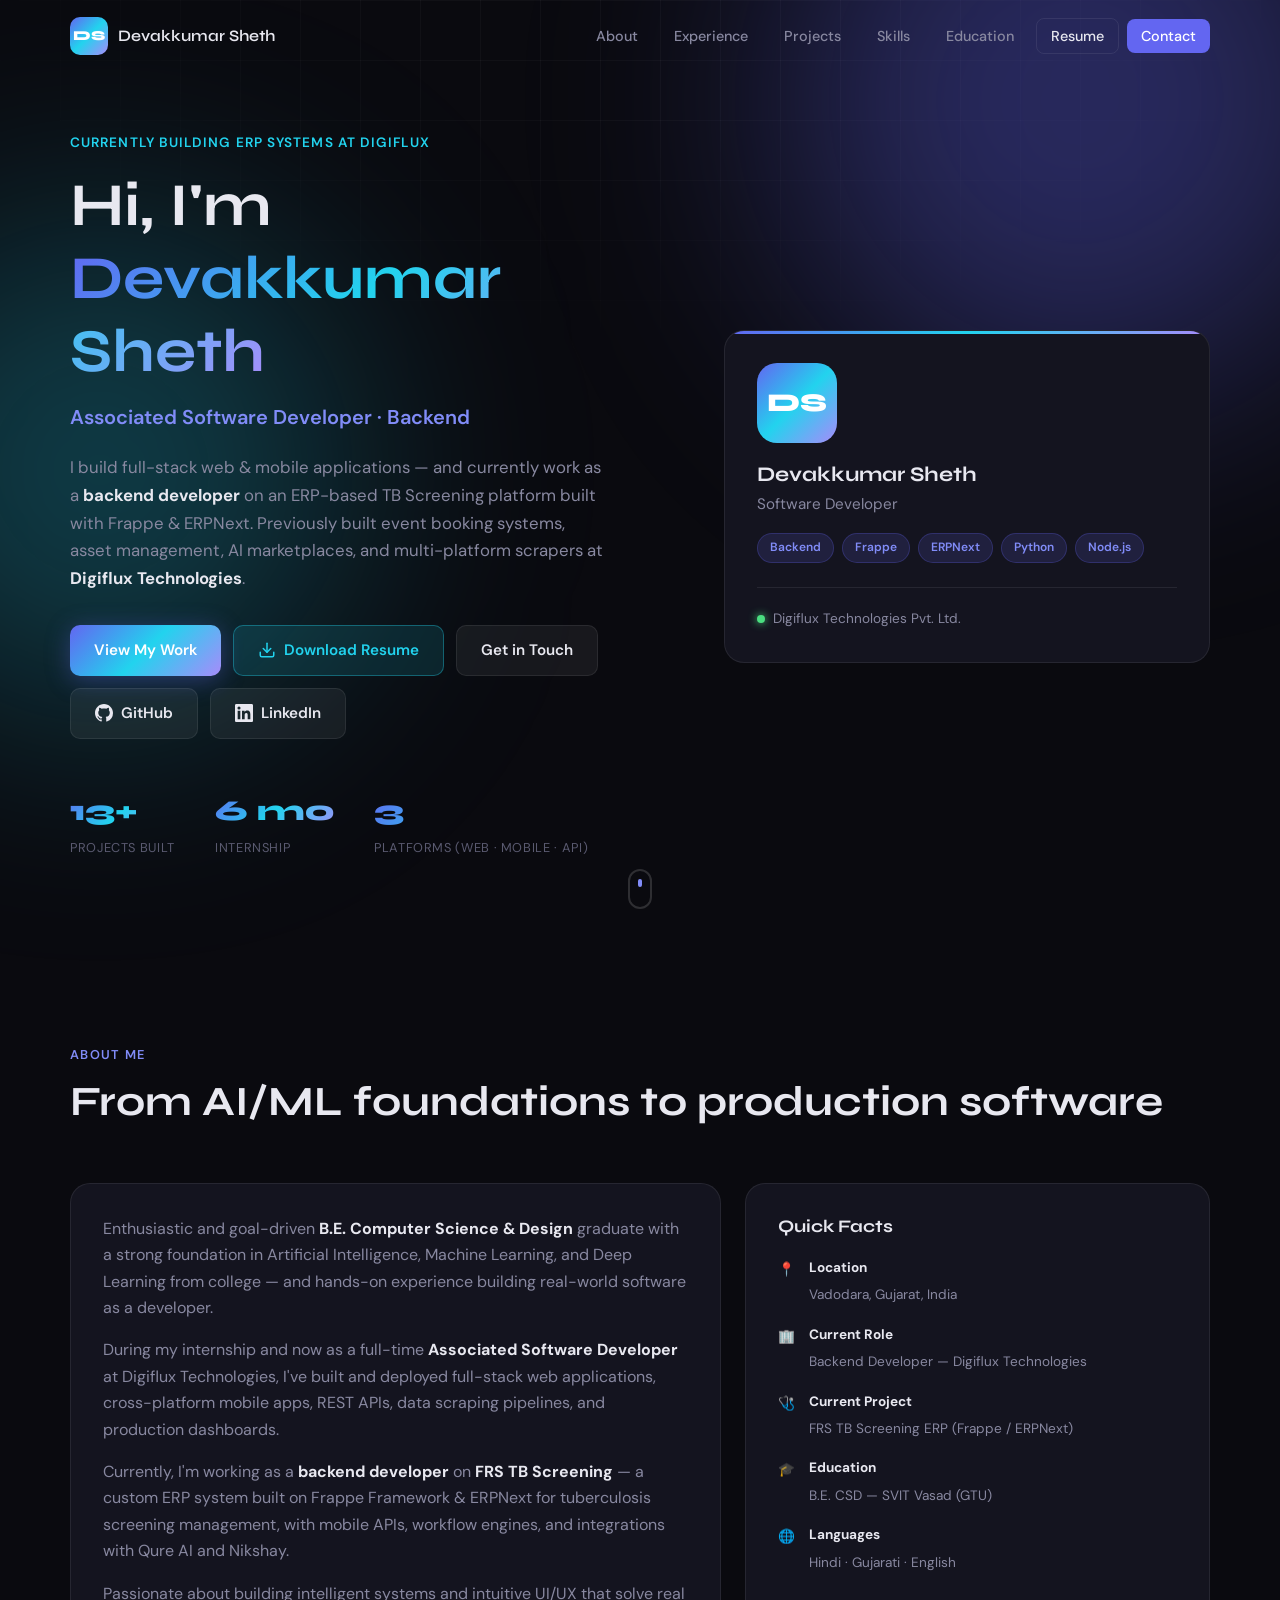
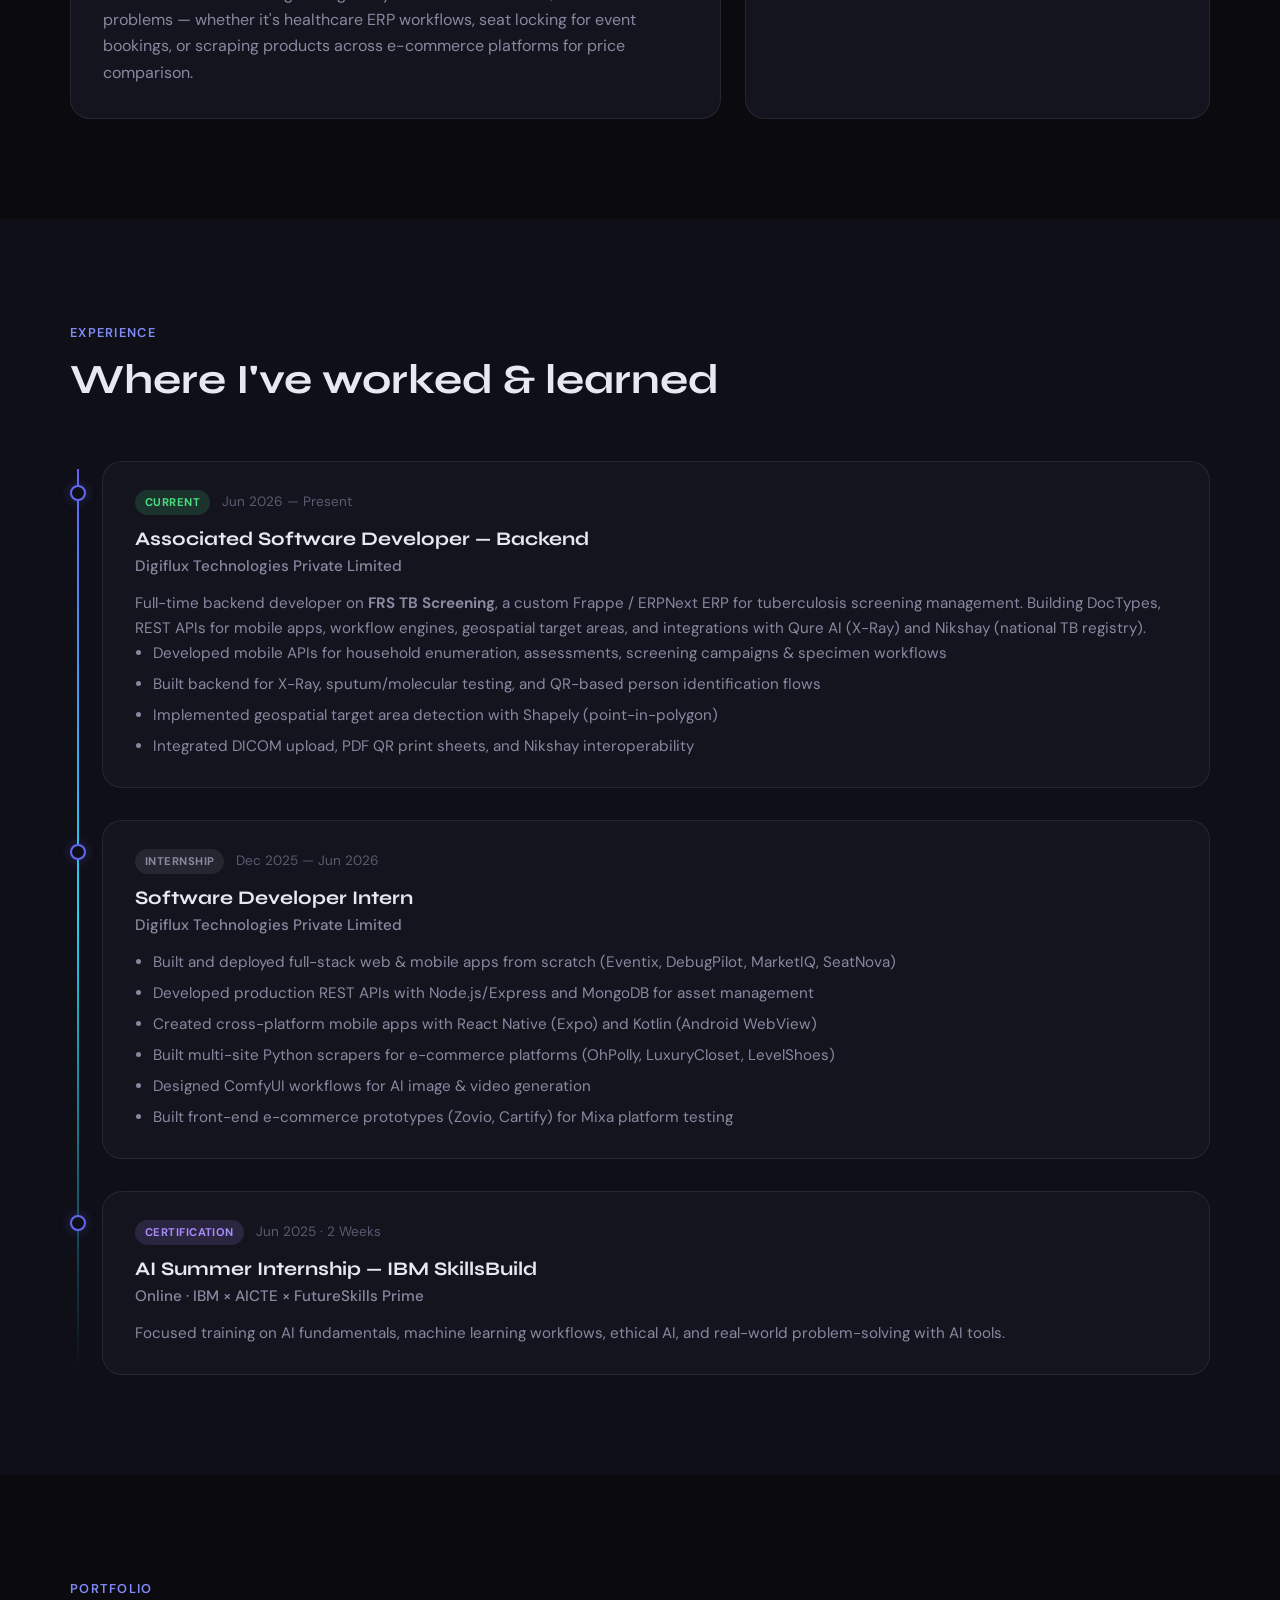
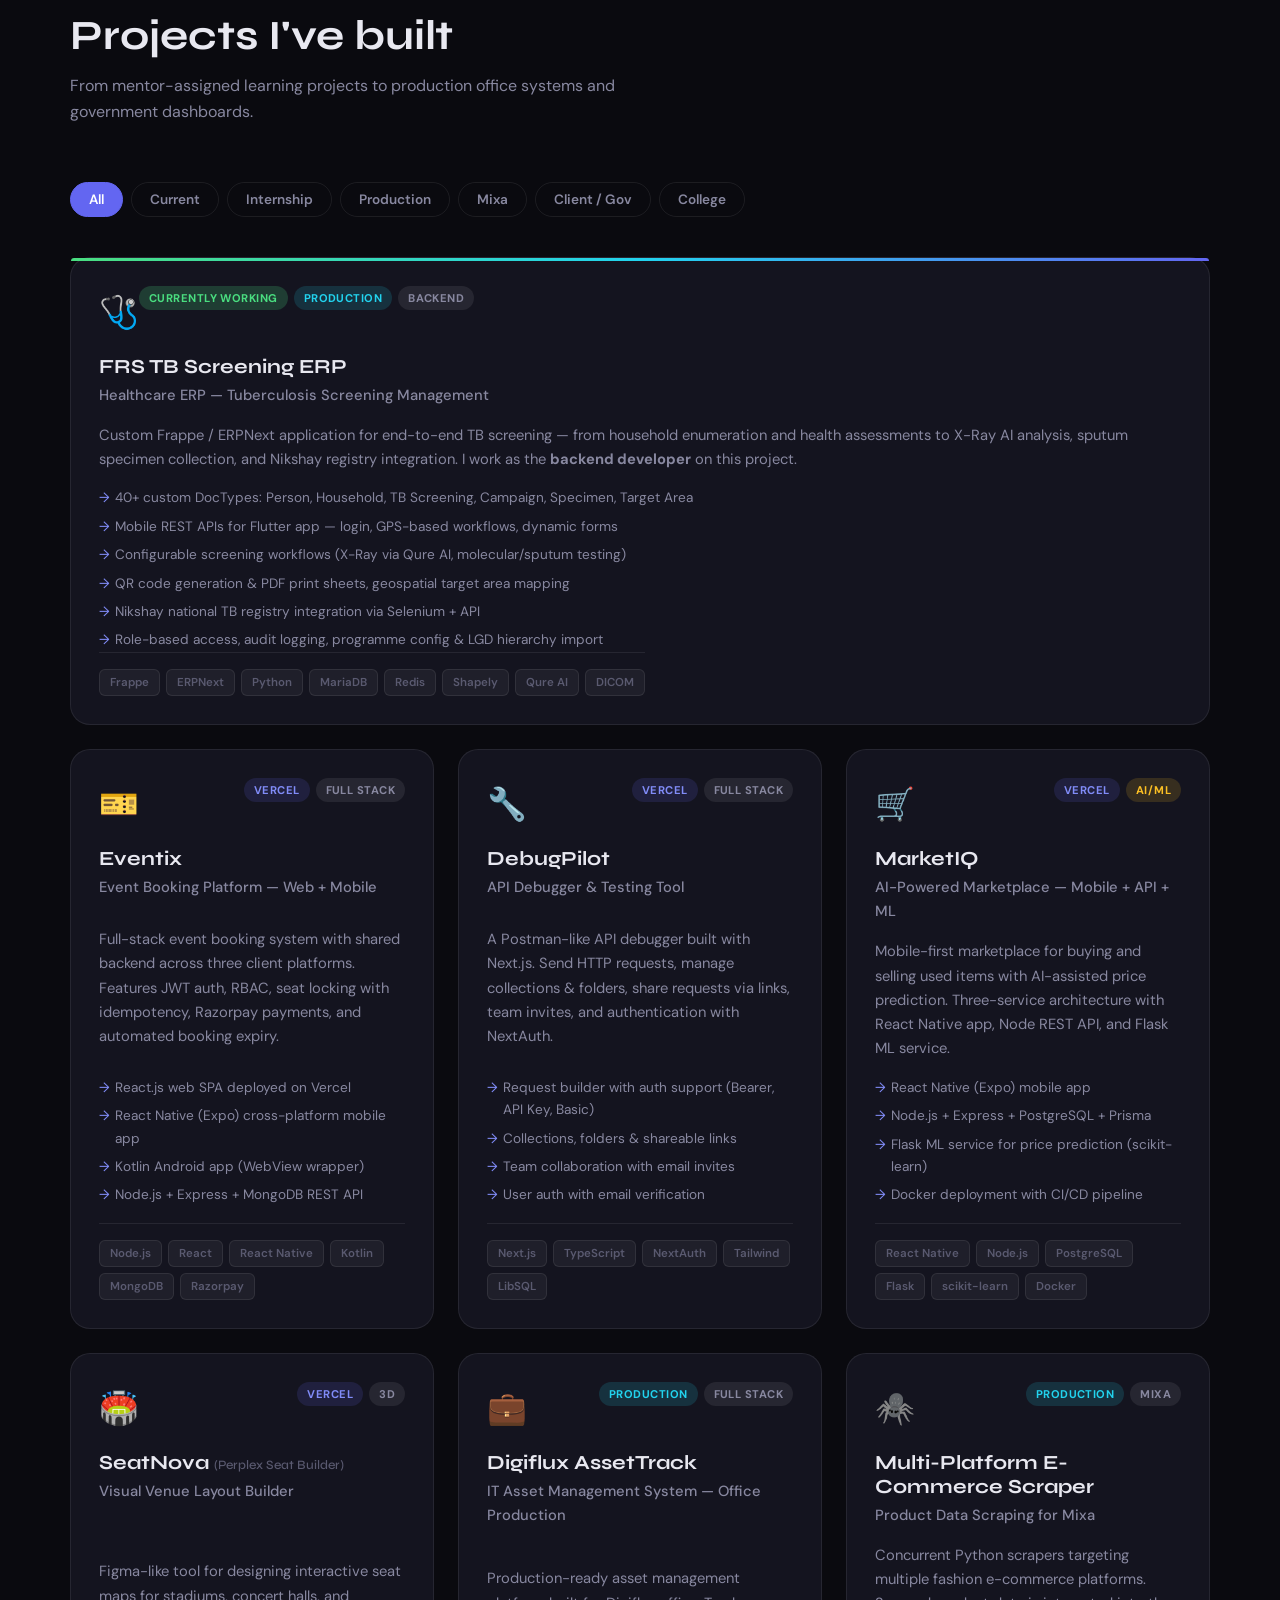
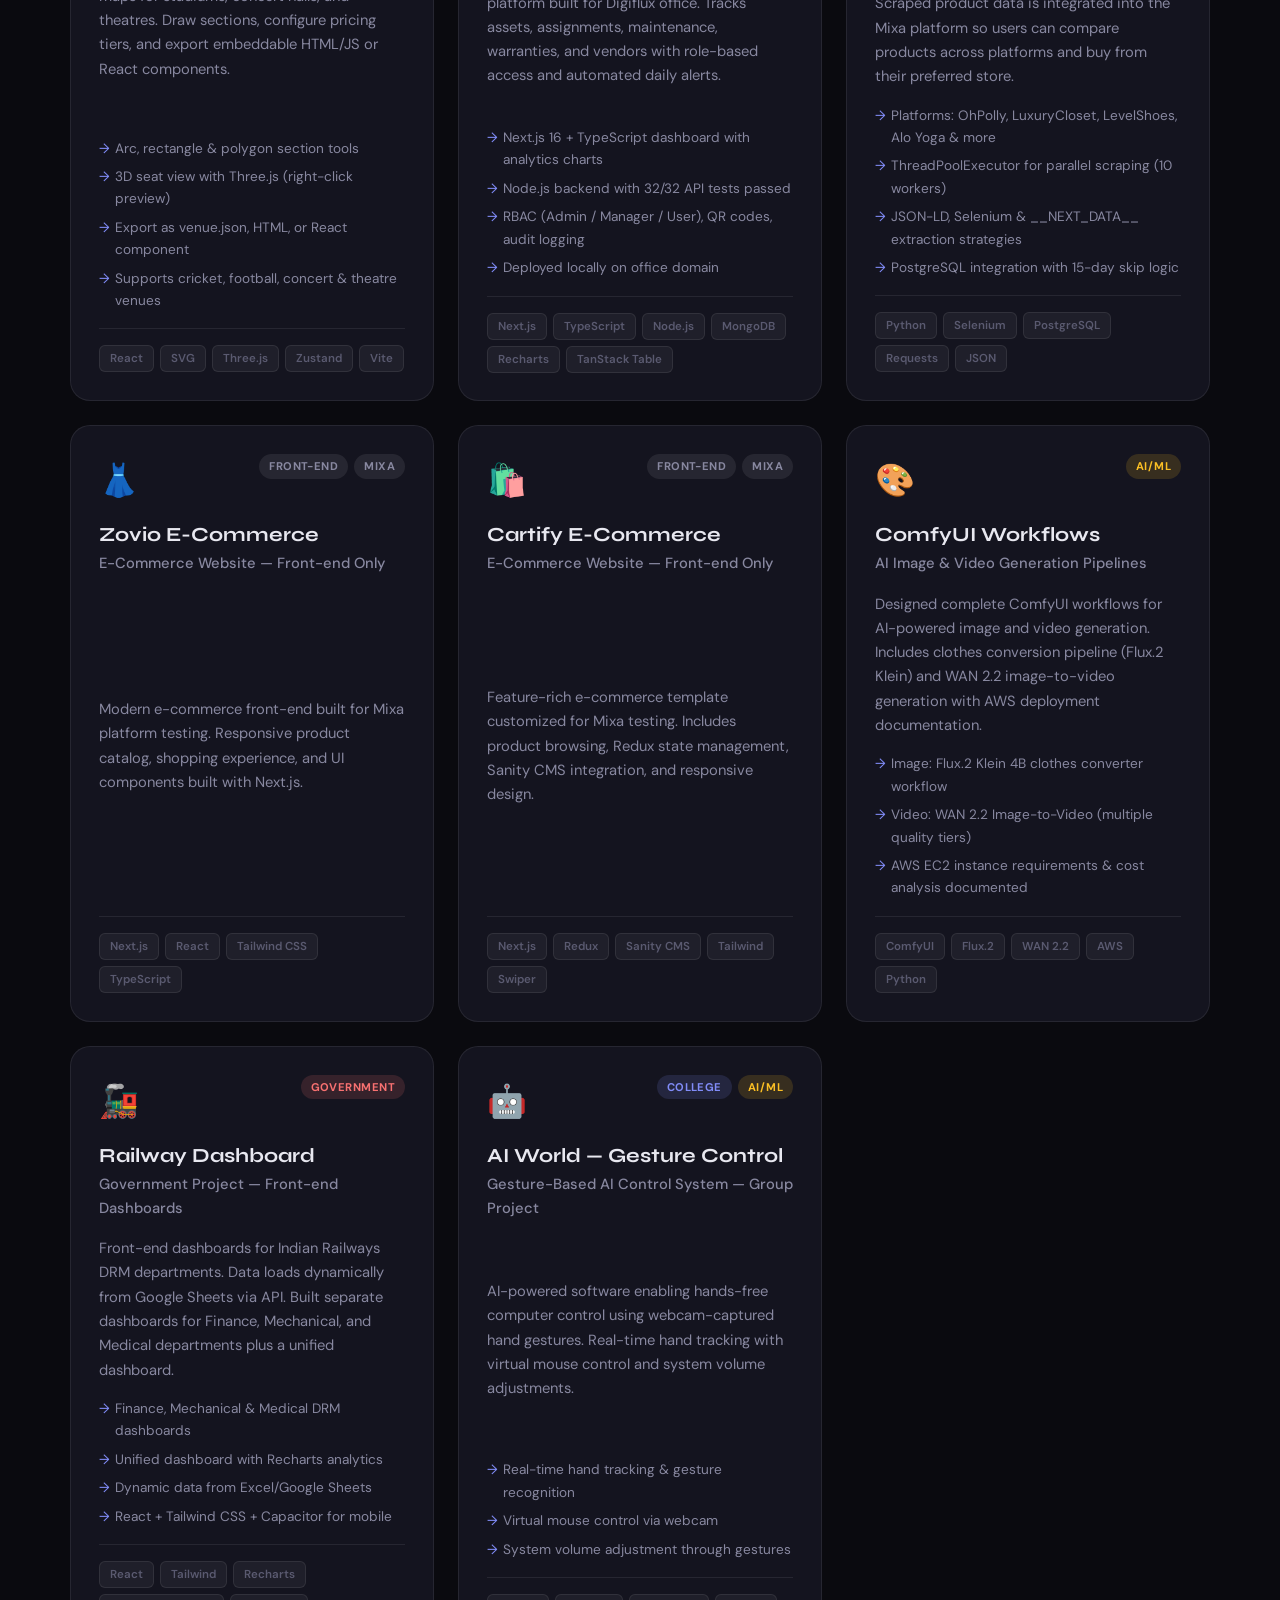
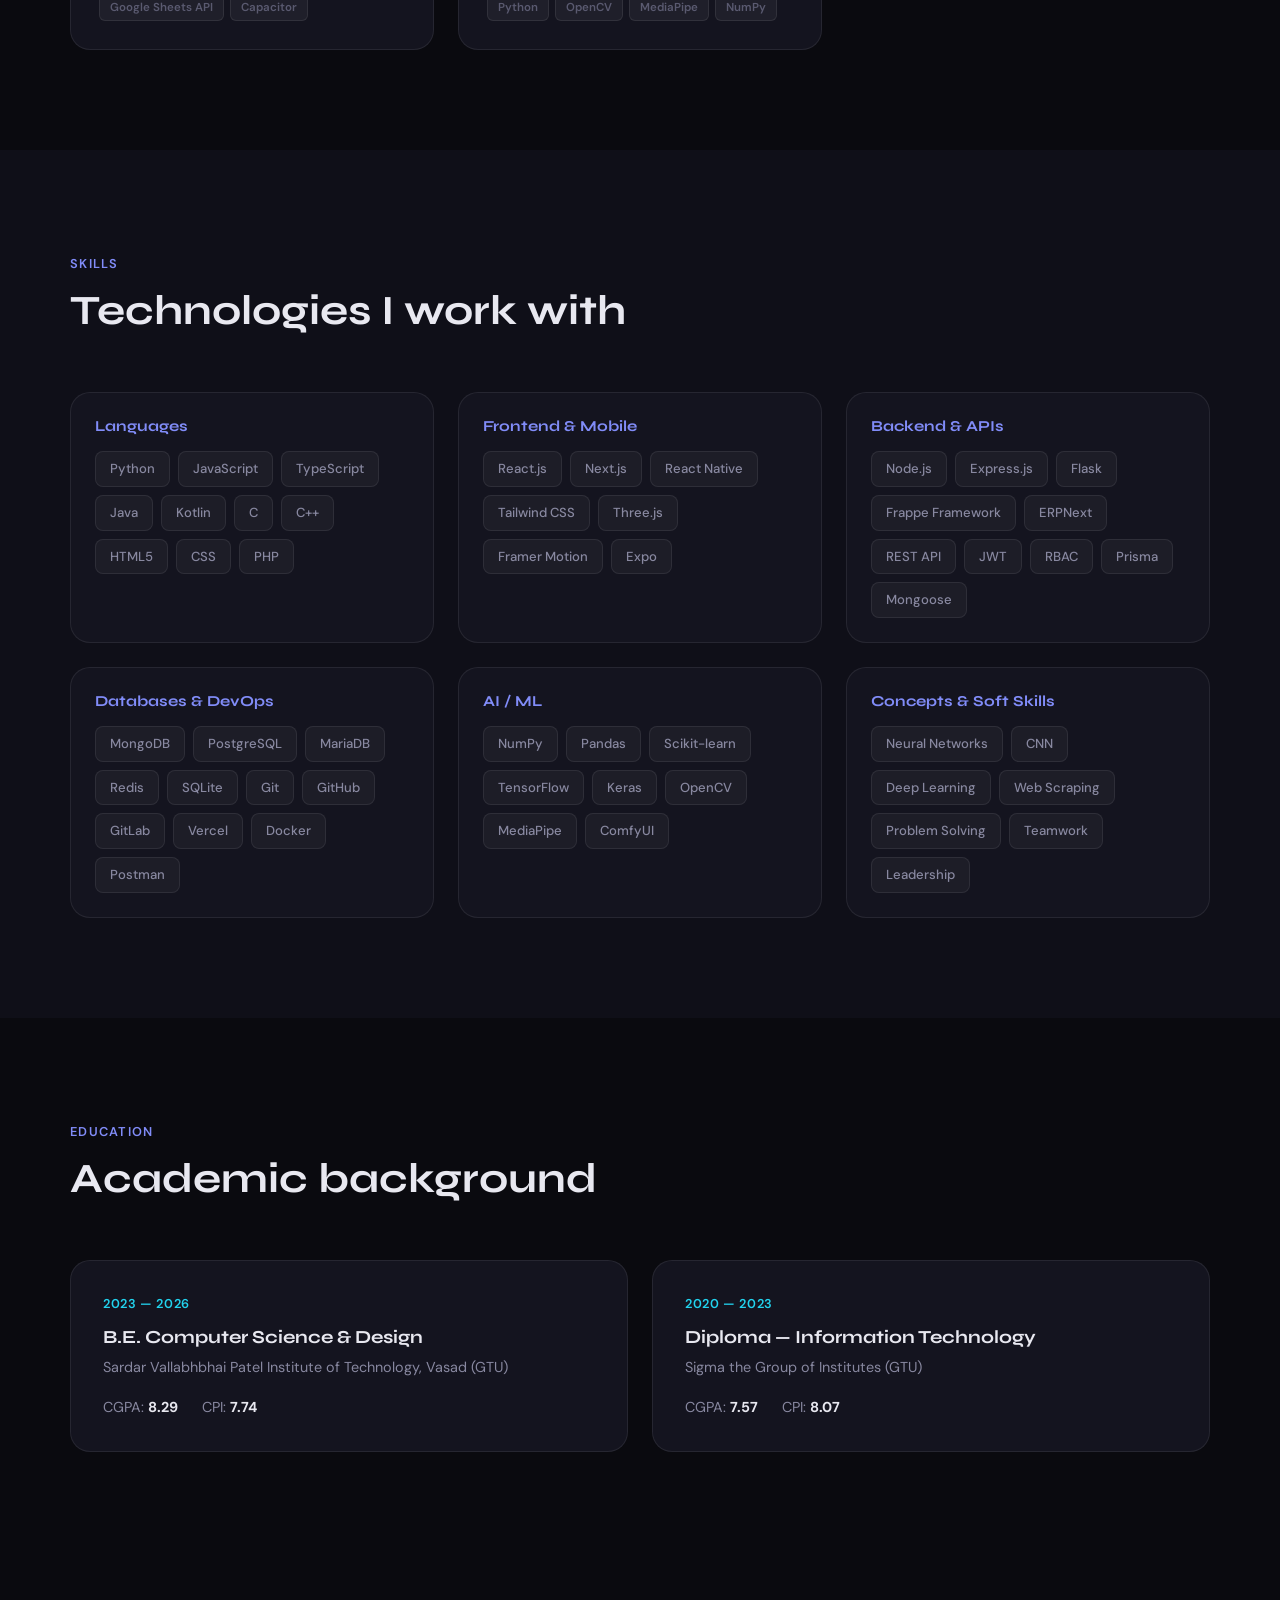
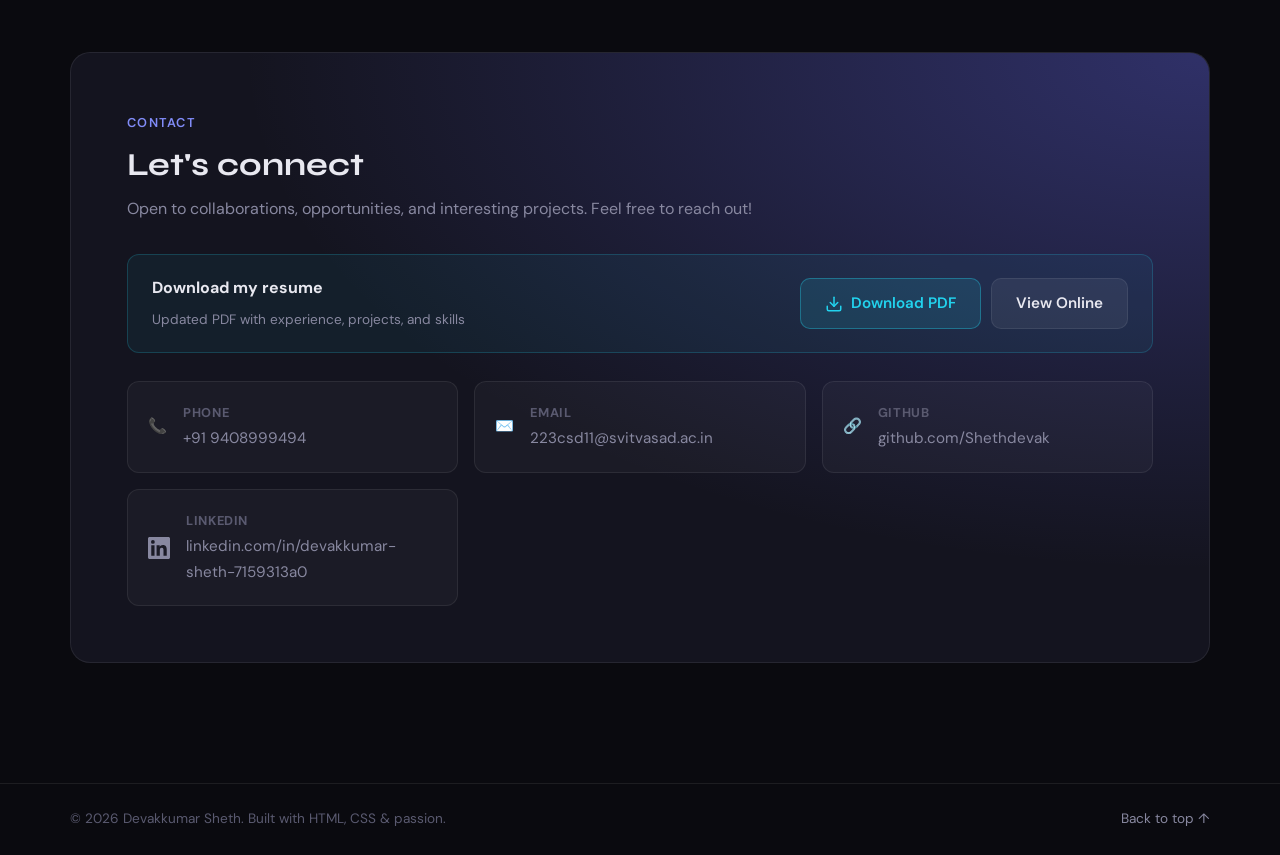
==== index.html @ 596fc9f3 "Initial commit: portfolio site and resume assets. Co-authored-by: Cursor <cursoragent@cursor.com>" ====
<!DOCTYPE html>
<html lang="en">
<head>
  <meta charset="UTF-8" />
  <meta name="viewport" content="width=device-width, initial-scale=1.0" />
  <meta name="description" content="Devakkumar Sheth — Associated Software Developer at Digiflux Technologies. Full-stack developer building web, mobile, and AI-powered applications." />
  <title>Devakkumar Sheth | Software Developer</title>
  <link rel="icon" href="favicon.svg" type="image/svg+xml" />
  <link rel="icon" href="favicon.ico" sizes="any" />
  <link rel="icon" href="favicon-32x32.png" type="image/png" sizes="32x32" />
  <link rel="icon" href="favicon-16x16.png" type="image/png" sizes="16x16" />
  <link rel="apple-touch-icon" href="apple-touch-icon.png" />
  <meta name="theme-color" content="#6366f1" />
  <link rel="preconnect" href="https://fonts.googleapis.com" />
  <link rel="preconnect" href="https://fonts.gstatic.com" crossorigin />
  <link href="https://fonts.googleapis.com/css2?family=DM+Sans:ital,opsz,wght@0,9..40,300;0,9..40,400;0,9..40,500;0,9..40,600;0,9..40,700;1,9..40,400&family=Syne:wght@500;600;700;800&display=swap" rel="stylesheet" />
  <link rel="stylesheet" href="styles.css" />
</head>
<body>
  <div class="bg-grid" aria-hidden="true"></div>
  <div class="bg-glow bg-glow--1" aria-hidden="true"></div>
  <div class="bg-glow bg-glow--2" aria-hidden="true"></div>

  <header class="header" id="header">
    <nav class="nav container">
      <a href="#hero" class="nav__logo">
        <span class="nav__logo-mark">DS</span>
        <span class="nav__logo-text">Devakkumar Sheth</span>
      </a>
      <button class="nav__toggle" id="navToggle" aria-label="Toggle menu" aria-expanded="false">
        <span></span><span></span><span></span>
      </button>
      <ul class="nav__links" id="navLinks">
        <li><a href="#about">About</a></li>
        <li><a href="#experience">Experience</a></li>
        <li><a href="#projects">Projects</a></li>
        <li><a href="#skills">Skills</a></li>
        <li><a href="#education">Education</a></li>
        <li><a href="Devakkumar_Sheth_Resume.pdf" class="nav__resume js-download-resume">Resume</a></li>
        <li><a href="#contact" class="nav__cta">Contact</a></li>
      </ul>
    </nav>
  </header>

  <main>
    <!-- HERO -->
    <section class="hero" id="hero">
      <div class="container hero__inner">
        <div class="hero__content">
          <p class="hero__eyebrow reveal">Currently building ERP systems at Digiflux</p>
          <h1 class="hero__title reveal">
            Hi, I'm <span class="gradient-text">Devakkumar Sheth</span>
          </h1>
          <p class="hero__role reveal">Associated Software Developer · Backend</p>
          <p class="hero__subtitle reveal">
            I build full-stack web &amp; mobile applications — and currently work as a <strong>backend developer</strong> on an ERP-based TB Screening platform built with Frappe &amp; ERPNext. Previously built event booking systems, asset management, AI marketplaces, and multi-platform scrapers at <strong>Digiflux Technologies</strong>.
          </p>
          <div class="hero__actions reveal">
            <a href="#projects" class="btn btn--primary">View My Work</a>
            <a href="Devakkumar_Sheth_Resume.pdf" class="btn btn--resume js-download-resume">
              <svg width="18" height="18" viewBox="0 0 24 24" fill="none" stroke="currentColor" stroke-width="2" stroke-linecap="round" stroke-linejoin="round"><path d="M21 15v4a2 2 0 01-2 2H5a2 2 0 01-2-2v-4"/><polyline points="7 10 12 15 17 10"/><line x1="12" y1="15" x2="12" y2="3"/></svg>
              Download Resume
            </a>
            <a href="#contact" class="btn btn--ghost">Get in Touch</a>
            <a href="https://github.com/Shethdevak" target="_blank" rel="noopener" class="btn btn--ghost btn--icon">
              <svg width="18" height="18" viewBox="0 0 24 24" fill="currentColor"><path d="M12 0C5.37 0 0 5.37 0 12c0 5.31 3.435 9.795 8.205 11.385.6.105.825-.255.825-.57 0-.285-.015-1.23-.015-2.235-3.015.555-3.795-.735-4.035-1.395-.135-.345-.72-1.395-1.23-1.665-.42-.225-1.02-.78-.015-.795.945-.015 1.62.87 1.845 1.23 1.08 1.815 2.805 1.305 3.495.99.105-.78.42-1.305.765-1.605-2.67-.3-5.46-1.335-5.46-5.925 0-1.305.465-2.385 1.23-3.225-.12-.3-.54-1.53.12-3.18 0 0 1.005-.315 3.3 1.23.96-.27 1.98-.405 3-.405s2.04.135 3 .405c2.295-1.56 3.3-1.23 3.3-1.23.66 1.65.24 2.88.12 3.18.765.84 1.23 1.905 1.23 3.225 0 4.605-2.805 5.625-5.475 5.925.435.375.81 1.095.81 2.22 0 1.605-.015 2.895-.015 3.3 0 .315.225.69.825.57A12.02 12.02 0 0024 12c0-6.63-5.37-12-12-12z"/></svg>
              GitHub
            </a>
            <a href="https://www.linkedin.com/in/devakkumar-sheth-7159313a0" target="_blank" rel="noopener" class="btn btn--ghost btn--icon">
              <svg width="18" height="18" viewBox="0 0 24 24" fill="currentColor"><path d="M20.447 20.452h-3.554v-5.569c0-1.328-.027-3.037-1.852-3.037-1.853 0-2.136 1.445-2.136 2.939v5.667H9.351V9h3.414v1.561h.046c.477-.9 1.637-1.85 3.37-1.85 3.601 0 4.267 2.37 4.267 5.455v6.286zM5.337 7.433a2.062 2.062 0 01-2.063-2.065 2.064 2.064 0 114.126 0 2.063 2.063 0 01-2.063 2.065zm1.782 13.019H3.555V9h3.564v11.452zM22.225 0H1.771C.792 0 0 .774 0 1.729v20.542C0 23.227.792 24 1.771 24h20.451C23.2 24 24 23.227 24 22.271V1.729C24 .774 23.2 0 22.222 0h.003z"/></svg>
              LinkedIn
            </a>
          </div>
          <div class="hero__stats reveal">
            <div class="stat">
              <span class="stat__num">13+</span>
              <span class="stat__label">Projects Built</span>
            </div>
            <div class="stat">
              <span class="stat__num">6 mo</span>
              <span class="stat__label">Internship</span>
            </div>
            <div class="stat">
              <span class="stat__num">3</span>
              <span class="stat__label">Platforms (Web · Mobile · API)</span>
            </div>
          </div>
        </div>
        <div class="hero__visual reveal">
          <div class="profile-card">
            <div class="profile-card__avatar">
              <span>DS</span>
            </div>
            <div class="profile-card__info">
              <h3>Devakkumar Sheth</h3>
              <p>Software Developer</p>
              <div class="profile-card__tags">
                <span>Backend</span>
                <span>Frappe</span>
                <span>ERPNext</span>
                <span>Python</span>
                <span>Node.js</span>
              </div>
            </div>
            <div class="profile-card__company">
              <span class="dot dot--green"></span>
              Digiflux Technologies Pvt. Ltd.
            </div>
          </div>
        </div>
      </div>
      <a href="#about" class="scroll-hint" aria-label="Scroll down">
        <span></span>
      </a>
    </section>

    <!-- ABOUT -->
    <section class="section" id="about">
      <div class="container">
        <div class="section__header reveal">
          <span class="section__tag">About Me</span>
          <h2>From AI/ML foundations to production software</h2>
        </div>
        <div class="about-grid reveal">
          <div class="about-card about-card--main">
            <p>
              Enthusiastic and goal-driven <strong>B.E. Computer Science &amp; Design</strong> graduate with a strong foundation in Artificial Intelligence, Machine Learning, and Deep Learning from college — and hands-on experience building real-world software as a developer.
            </p>
            <p>
              During my internship and now as a full-time <strong>Associated Software Developer</strong> at Digiflux Technologies, I've built and deployed full-stack web applications, cross-platform mobile apps, REST APIs, data scraping pipelines, and production dashboards.
            </p>
            <p>
              Currently, I'm working as a <strong>backend developer</strong> on <strong>FRS TB Screening</strong> — a custom ERP system built on Frappe Framework &amp; ERPNext for tuberculosis screening management, with mobile APIs, workflow engines, and integrations with Qure AI and Nikshay.
            </p>
            <p>
              Passionate about building intelligent systems and intuitive UI/UX that solve real problems — whether it's healthcare ERP workflows, seat locking for event bookings, or scraping products across e-commerce platforms for price comparison.
            </p>
          </div>
          <div class="about-card about-card--highlight">
            <h3>Quick Facts</h3>
            <ul class="facts-list">
              <li>
                <span class="facts-list__icon">📍</span>
                <div>
                  <strong>Location</strong>
                  <span>Vadodara, Gujarat, India</span>
                </div>
              </li>
              <li>
                <span class="facts-list__icon">🏢</span>
                <div>
                  <strong>Current Role</strong>
                  <span>Backend Developer — Digiflux Technologies</span>
                </div>
              </li>
              <li>
                <span class="facts-list__icon">🩺</span>
                <div>
                  <strong>Current Project</strong>
                  <span>FRS TB Screening ERP (Frappe / ERPNext)</span>
                </div>
              </li>
              <li>
                <span class="facts-list__icon">🎓</span>
                <div>
                  <strong>Education</strong>
                  <span>B.E. CSD — SVIT Vasad (GTU)</span>
                </div>
              </li>
              <li>
                <span class="facts-list__icon">🌐</span>
                <div>
                  <strong>Languages</strong>
                  <span>Hindi · Gujarati · English</span>
                </div>
              </li>
            </ul>
          </div>
        </div>
      </div>
    </section>

    <!-- EXPERIENCE -->
    <section class="section section--alt" id="experience">
      <div class="container">
        <div class="section__header reveal">
          <span class="section__tag">Experience</span>
          <h2>Where I've worked &amp; learned</h2>
        </div>
        <div class="timeline">
          <article class="timeline__item reveal">
            <div class="timeline__marker"></div>
            <div class="timeline__card">
              <div class="timeline__meta">
                <span class="badge badge--current">Current</span>
                <time>Jun 2026 — Present</time>
              </div>
              <h3>Associated Software Developer — Backend</h3>
              <p class="timeline__company">Digiflux Technologies Private Limited</p>
              <p>Full-time backend developer on <strong>FRS TB Screening</strong>, a custom Frappe / ERPNext ERP for tuberculosis screening management. Building DocTypes, REST APIs for mobile apps, workflow engines, geospatial target areas, and integrations with Qure AI (X-Ray) and Nikshay (national TB registry).</p>
              <ul>
                <li>Developed mobile APIs for household enumeration, assessments, screening campaigns &amp; specimen workflows</li>
                <li>Built backend for X-Ray, sputum/molecular testing, and QR-based person identification flows</li>
                <li>Implemented geospatial target area detection with Shapely (point-in-polygon)</li>
                <li>Integrated DICOM upload, PDF QR print sheets, and Nikshay interoperability</li>
              </ul>
            </div>
          </article>
          <article class="timeline__item reveal">
            <div class="timeline__marker"></div>
            <div class="timeline__card">
              <div class="timeline__meta">
                <span class="badge">Internship</span>
                <time>Dec 2025 — Jun 2026</time>
              </div>
              <h3>Software Developer Intern</h3>
              <p class="timeline__company">Digiflux Technologies Private Limited</p>
              <ul>
                <li>Built and deployed full-stack web &amp; mobile apps from scratch (Eventix, DebugPilot, MarketIQ, SeatNova)</li>
                <li>Developed production REST APIs with Node.js/Express and MongoDB for asset management</li>
                <li>Created cross-platform mobile apps with React Native (Expo) and Kotlin (Android WebView)</li>
                <li>Built multi-site Python scrapers for e-commerce platforms (OhPolly, LuxuryCloset, LevelShoes)</li>
                <li>Designed ComfyUI workflows for AI image &amp; video generation</li>
                <li>Built front-end e-commerce prototypes (Zovio, Cartify) for Mixa platform testing</li>
              </ul>
            </div>
          </article>
          <article class="timeline__item reveal">
            <div class="timeline__marker"></div>
            <div class="timeline__card">
              <div class="timeline__meta">
                <span class="badge badge--cert">Certification</span>
                <time>Jun 2025 · 2 Weeks</time>
              </div>
              <h3>AI Summer Internship — IBM SkillsBuild</h3>
              <p class="timeline__company">Online · IBM × AICTE × FutureSkills Prime</p>
              <p>Focused training on AI fundamentals, machine learning workflows, ethical AI, and real-world problem-solving with AI tools.</p>
            </div>
          </article>
        </div>
      </div>
    </section>

    <!-- PROJECTS -->
    <section class="section" id="projects">
      <div class="container">
        <div class="section__header reveal">
          <span class="section__tag">Portfolio</span>
          <h2>Projects I've built</h2>
          <p class="section__desc">From mentor-assigned learning projects to production office systems and government dashboards.</p>
        </div>

        <!-- Filter tabs -->
        <div class="filter-tabs reveal" role="tablist">
          <button class="filter-tab active" data-filter="all">All</button>
          <button class="filter-tab" data-filter="current">Current</button>
          <button class="filter-tab" data-filter="internship">Internship</button>
          <button class="filter-tab" data-filter="production">Production</button>
          <button class="filter-tab" data-filter="mixa">Mixa</button>
          <button class="filter-tab" data-filter="client">Client / Gov</button>
          <button class="filter-tab" data-filter="college">College</button>
        </div>

        <div class="projects-grid">

          <!-- FRS TB SCREENING ERP -->
          <article class="project-card project-card--featured reveal" data-category="current production">
            <div class="project-card__header">
              <span class="project-card__icon">🩺</span>
              <div class="project-card__badges">
                <span class="badge badge--working">Currently Working</span>
                <span class="badge badge--prod">Production</span>
                <span class="badge">Backend</span>
              </div>
            </div>
            <h3>FRS TB Screening ERP</h3>
            <p class="project-card__type">Healthcare ERP — Tuberculosis Screening Management</p>
            <p>Custom Frappe / ERPNext application for end-to-end TB screening — from household enumeration and health assessments to X-Ray AI analysis, sputum specimen collection, and Nikshay registry integration. I work as the <strong>backend developer</strong> on this project.</p>
            <ul class="project-card__highlights">
              <li>40+ custom DocTypes: Person, Household, TB Screening, Campaign, Specimen, Target Area</li>
              <li>Mobile REST APIs for Flutter app — login, GPS-based workflows, dynamic forms</li>
              <li>Configurable screening workflows (X-Ray via Qure AI, molecular/sputum testing)</li>
              <li>QR code generation &amp; PDF print sheets, geospatial target area mapping</li>
              <li>Nikshay national TB registry integration via Selenium + API</li>
              <li>Role-based access, audit logging, programme config &amp; LGD hierarchy import</li>
            </ul>
            <div class="tech-stack">
              <span>Frappe</span><span>ERPNext</span><span>Python</span><span>MariaDB</span><span>Redis</span><span>Shapely</span><span>Qure AI</span><span>DICOM</span>
            </div>
          </article>

          <!-- EVENTIX -->
          <article class="project-card reveal" data-category="internship">
            <div class="project-card__header">
              <span class="project-card__icon">🎫</span>
              <div class="project-card__badges">
                <span class="badge badge--deploy">Vercel</span>
                <span class="badge">Full Stack</span>
              </div>
            </div>
            <h3>Eventix</h3>
            <p class="project-card__type">Event Booking Platform — Web + Mobile</p>
            <p>Full-stack event booking system with shared backend across three client platforms. Features JWT auth, RBAC, seat locking with idempotency, Razorpay payments, and automated booking expiry.</p>
            <ul class="project-card__highlights">
              <li>React.js web SPA deployed on Vercel</li>
              <li>React Native (Expo) cross-platform mobile app</li>
              <li>Kotlin Android app (WebView wrapper)</li>
              <li>Node.js + Express + MongoDB REST API</li>
            </ul>
            <div class="tech-stack">
              <span>Node.js</span><span>React</span><span>React Native</span><span>Kotlin</span><span>MongoDB</span><span>Razorpay</span>
            </div>
          </article>

          <!-- DEBUGPILOT -->
          <article class="project-card reveal" data-category="internship">
            <div class="project-card__header">
              <span class="project-card__icon">🔧</span>
              <div class="project-card__badges">
                <span class="badge badge--deploy">Vercel</span>
                <span class="badge">Full Stack</span>
              </div>
            </div>
            <h3>DebugPilot</h3>
            <p class="project-card__type">API Debugger &amp; Testing Tool</p>
            <p>A Postman-like API debugger built with Next.js. Send HTTP requests, manage collections &amp; folders, share requests via links, team invites, and authentication with NextAuth.</p>
            <ul class="project-card__highlights">
              <li>Request builder with auth support (Bearer, API Key, Basic)</li>
              <li>Collections, folders &amp; shareable links</li>
              <li>Team collaboration with email invites</li>
              <li>User auth with email verification</li>
            </ul>
            <div class="tech-stack">
              <span>Next.js</span><span>TypeScript</span><span>NextAuth</span><span>Tailwind</span><span>LibSQL</span>
            </div>
          </article>

          <!-- MARKETIQ -->
          <article class="project-card reveal" data-category="internship">
            <div class="project-card__header">
              <span class="project-card__icon">🛒</span>
              <div class="project-card__badges">
                <span class="badge badge--deploy">Vercel</span>
                <span class="badge badge--ai">AI/ML</span>
              </div>
            </div>
            <h3>MarketIQ</h3>
            <p class="project-card__type">AI-Powered Marketplace — Mobile + API + ML</p>
            <p>Mobile-first marketplace for buying and selling used items with AI-assisted price prediction. Three-service architecture with React Native app, Node REST API, and Flask ML service.</p>
            <ul class="project-card__highlights">
              <li>React Native (Expo) mobile app</li>
              <li>Node.js + Express + PostgreSQL + Prisma</li>
              <li>Flask ML service for price prediction (scikit-learn)</li>
              <li>Docker deployment with CI/CD pipeline</li>
            </ul>
            <div class="tech-stack">
              <span>React Native</span><span>Node.js</span><span>PostgreSQL</span><span>Flask</span><span>scikit-learn</span><span>Docker</span>
            </div>
          </article>

          <!-- SEATNOVA -->
          <article class="project-card reveal" data-category="internship">
            <div class="project-card__header">
              <span class="project-card__icon">🏟️</span>
              <div class="project-card__badges">
                <span class="badge badge--deploy">Vercel</span>
                <span class="badge">3D</span>
              </div>
            </div>
            <h3>SeatNova <span class="project-card__alias">(Perplex Seat Builder)</span></h3>
            <p class="project-card__type">Visual Venue Layout Builder</p>
            <p>Figma-like tool for designing interactive seat maps for stadiums, concert halls, and theatres. Draw sections, configure pricing tiers, and export embeddable HTML/JS or React components.</p>
            <ul class="project-card__highlights">
              <li>Arc, rectangle &amp; polygon section tools</li>
              <li>3D seat view with Three.js (right-click preview)</li>
              <li>Export as venue.json, HTML, or React component</li>
              <li>Supports cricket, football, concert &amp; theatre venues</li>
            </ul>
            <div class="tech-stack">
              <span>React</span><span>SVG</span><span>Three.js</span><span>Zustand</span><span>Vite</span>
            </div>
          </article>

          <!-- DIGIFLUX ASSETTRACK -->
          <article class="project-card reveal" data-category="production">
            <div class="project-card__header">
              <span class="project-card__icon">💼</span>
              <div class="project-card__badges">
                <span class="badge badge--prod">Production</span>
                <span class="badge">Full Stack</span>
              </div>
            </div>
            <h3>Digiflux AssetTrack</h3>
            <p class="project-card__type">IT Asset Management System — Office Production</p>
            <p>Production-ready asset management platform built for Digiflux office. Tracks assets, assignments, maintenance, warranties, and vendors with role-based access and automated daily alerts.</p>
            <ul class="project-card__highlights">
              <li>Next.js 16 + TypeScript dashboard with analytics charts</li>
              <li>Node.js backend with 32/32 API tests passed</li>
              <li>RBAC (Admin / Manager / User), QR codes, audit logging</li>
              <li>Deployed locally on office domain</li>
            </ul>
            <div class="tech-stack">
              <span>Next.js</span><span>TypeScript</span><span>Node.js</span><span>MongoDB</span><span>Recharts</span><span>TanStack Table</span>
            </div>
          </article>

          <!-- SCRAPING PROJECT -->
          <article class="project-card reveal" data-category="mixa production">
            <div class="project-card__header">
              <span class="project-card__icon">🕷️</span>
              <div class="project-card__badges">
                <span class="badge badge--prod">Production</span>
                <span class="badge">Mixa</span>
              </div>
            </div>
            <h3>Multi-Platform E-Commerce Scraper</h3>
            <p class="project-card__type">Product Data Scraping for Mixa</p>
            <p>Concurrent Python scrapers targeting multiple fashion e-commerce platforms. Scraped product data is integrated into the Mixa platform so users can compare products across platforms and buy from their preferred store.</p>
            <ul class="project-card__highlights">
              <li>Platforms: OhPolly, LuxuryCloset, LevelShoes, Alo Yoga &amp; more</li>
              <li>ThreadPoolExecutor for parallel scraping (10 workers)</li>
              <li>JSON-LD, Selenium &amp; __NEXT_DATA__ extraction strategies</li>
              <li>PostgreSQL integration with 15-day skip logic</li>
            </ul>
            <div class="tech-stack">
              <span>Python</span><span>Selenium</span><span>PostgreSQL</span><span>Requests</span><span>JSON</span>
            </div>
          </article>

          <!-- ZOVIO -->
          <article class="project-card reveal" data-category="mixa">
            <div class="project-card__header">
              <span class="project-card__icon">👗</span>
              <div class="project-card__badges">
                <span class="badge">Front-end</span>
                <span class="badge">Mixa</span>
              </div>
            </div>
            <h3>Zovio E-Commerce</h3>
            <p class="project-card__type">E-Commerce Website — Front-end Only</p>
            <p>Modern e-commerce front-end built for Mixa platform testing. Responsive product catalog, shopping experience, and UI components built with Next.js.</p>
            <div class="tech-stack">
              <span>Next.js</span><span>React</span><span>Tailwind CSS</span><span>TypeScript</span>
            </div>
          </article>

          <!-- CARTIFY -->
          <article class="project-card reveal" data-category="mixa">
            <div class="project-card__header">
              <span class="project-card__icon">🛍️</span>
              <div class="project-card__badges">
                <span class="badge">Front-end</span>
                <span class="badge">Mixa</span>
              </div>
            </div>
            <h3>Cartify E-Commerce</h3>
            <p class="project-card__type">E-Commerce Website — Front-end Only</p>
            <p>Feature-rich e-commerce template customized for Mixa testing. Includes product browsing, Redux state management, Sanity CMS integration, and responsive design.</p>
            <div class="tech-stack">
              <span>Next.js</span><span>Redux</span><span>Sanity CMS</span><span>Tailwind</span><span>Swiper</span>
            </div>
          </article>

          <!-- COMFYUI -->
          <article class="project-card reveal" data-category="production">
            <div class="project-card__header">
              <span class="project-card__icon">🎨</span>
              <div class="project-card__badges">
                <span class="badge badge--ai">AI/ML</span>
              </div>
            </div>
            <h3>ComfyUI Workflows</h3>
            <p class="project-card__type">AI Image &amp; Video Generation Pipelines</p>
            <p>Designed complete ComfyUI workflows for AI-powered image and video generation. Includes clothes conversion pipeline (Flux.2 Klein) and WAN 2.2 image-to-video generation with AWS deployment documentation.</p>
            <ul class="project-card__highlights">
              <li>Image: Flux.2 Klein 4B clothes converter workflow</li>
              <li>Video: WAN 2.2 Image-to-Video (multiple quality tiers)</li>
              <li>AWS EC2 instance requirements &amp; cost analysis documented</li>
            </ul>
            <div class="tech-stack">
              <span>ComfyUI</span><span>Flux.2</span><span>WAN 2.2</span><span>AWS</span><span>Python</span>
            </div>
          </article>

          <!-- RAILWAY DASHBOARD -->
          <article class="project-card reveal" data-category="client">
            <div class="project-card__header">
              <span class="project-card__icon">🚂</span>
              <div class="project-card__badges">
                <span class="badge badge--gov">Government</span>
              </div>
            </div>
            <h3>Railway Dashboard</h3>
            <p class="project-card__type">Government Project — Front-end Dashboards</p>
            <p>Front-end dashboards for Indian Railways DRM departments. Data loads dynamically from Google Sheets via API. Built separate dashboards for Finance, Mechanical, and Medical departments plus a unified dashboard.</p>
            <ul class="project-card__highlights">
              <li>Finance, Mechanical &amp; Medical DRM dashboards</li>
              <li>Unified dashboard with Recharts analytics</li>
              <li>Dynamic data from Excel/Google Sheets</li>
              <li>React + Tailwind CSS + Capacitor for mobile</li>
            </ul>
            <div class="tech-stack">
              <span>React</span><span>Tailwind</span><span>Recharts</span><span>Google Sheets API</span><span>Capacitor</span>
            </div>
          </article>

          <!-- AI WORLD -->
          <article class="project-card reveal" data-category="college">
            <div class="project-card__header">
              <span class="project-card__icon">🤖</span>
              <div class="project-card__badges">
                <span class="badge badge--college">College</span>
                <span class="badge badge--ai">AI/ML</span>
              </div>
            </div>
            <h3>AI World — Gesture Control</h3>
            <p class="project-card__type">Gesture-Based AI Control System — Group Project</p>
            <p>AI-powered software enabling hands-free computer control using webcam-captured hand gestures. Real-time hand tracking with virtual mouse control and system volume adjustments.</p>
            <ul class="project-card__highlights">
              <li>Real-time hand tracking &amp; gesture recognition</li>
              <li>Virtual mouse control via webcam</li>
              <li>System volume adjustment through gestures</li>
            </ul>
            <div class="tech-stack">
              <span>Python</span><span>OpenCV</span><span>MediaPipe</span><span>NumPy</span>
            </div>
          </article>

        </div>
      </div>
    </section>

    <!-- SKILLS -->
    <section class="section section--alt" id="skills">
      <div class="container">
        <div class="section__header reveal">
          <span class="section__tag">Skills</span>
          <h2>Technologies I work with</h2>
        </div>
        <div class="skills-grid reveal">
          <div class="skill-group">
            <h3>Languages</h3>
            <div class="skill-tags">
              <span>Python</span><span>JavaScript</span><span>TypeScript</span><span>Java</span><span>Kotlin</span><span>C</span><span>C++</span><span>HTML5</span><span>CSS</span><span>PHP</span>
            </div>
          </div>
          <div class="skill-group">
            <h3>Frontend &amp; Mobile</h3>
            <div class="skill-tags">
              <span>React.js</span><span>Next.js</span><span>React Native</span><span>Tailwind CSS</span><span>Three.js</span><span>Framer Motion</span><span>Expo</span>
            </div>
          </div>
          <div class="skill-group">
            <h3>Backend &amp; APIs</h3>
            <div class="skill-tags">
              <span>Node.js</span><span>Express.js</span><span>Flask</span><span>Frappe Framework</span><span>ERPNext</span><span>REST API</span><span>JWT</span><span>RBAC</span><span>Prisma</span><span>Mongoose</span>
            </div>
          </div>
          <div class="skill-group">
            <h3>Databases &amp; DevOps</h3>
            <div class="skill-tags">
              <span>MongoDB</span><span>PostgreSQL</span><span>MariaDB</span><span>Redis</span><span>SQLite</span><span>Git</span><span>GitHub</span><span>GitLab</span><span>Vercel</span><span>Docker</span><span>Postman</span>
            </div>
          </div>
          <div class="skill-group">
            <h3>AI / ML</h3>
            <div class="skill-tags">
              <span>NumPy</span><span>Pandas</span><span>Scikit-learn</span><span>TensorFlow</span><span>Keras</span><span>OpenCV</span><span>MediaPipe</span><span>ComfyUI</span>
            </div>
          </div>
          <div class="skill-group">
            <h3>Concepts &amp; Soft Skills</h3>
            <div class="skill-tags">
              <span>Neural Networks</span><span>CNN</span><span>Deep Learning</span><span>Web Scraping</span><span>Problem Solving</span><span>Teamwork</span><span>Leadership</span>
            </div>
          </div>
        </div>
      </div>
    </section>

    <!-- EDUCATION -->
    <section class="section" id="education">
      <div class="container">
        <div class="section__header reveal">
          <span class="section__tag">Education</span>
          <h2>Academic background</h2>
        </div>
        <div class="edu-grid reveal">
          <article class="edu-card">
            <div class="edu-card__year">2023 — 2026</div>
            <h3>B.E. Computer Science &amp; Design</h3>
            <p class="edu-card__inst">Sardar Vallabhbhai Patel Institute of Technology, Vasad (GTU)</p>
            <div class="edu-card__grades">
              <span>CGPA: <strong>8.29</strong></span>
              <span>CPI: <strong>7.74</strong></span>
            </div>
          </article>
          <article class="edu-card">
            <div class="edu-card__year">2020 — 2023</div>
            <h3>Diploma — Information Technology</h3>
            <p class="edu-card__inst">Sigma the Group of Institutes (GTU)</p>
            <div class="edu-card__grades">
              <span>CGPA: <strong>7.57</strong></span>
              <span>CPI: <strong>8.07</strong></span>
            </div>
          </article>
        </div>
      </div>
    </section>

    <!-- CONTACT -->
    <section class="section section--contact" id="contact">
      <div class="container">
        <div class="contact-box reveal">
          <div class="contact-box__content">
            <span class="section__tag">Contact</span>
            <h2>Let's connect</h2>
            <p>Open to collaborations, opportunities, and interesting projects. Feel free to reach out!</p>
            <div class="resume-download reveal">
              <div class="resume-download__info">
                <strong>Download my resume</strong>
                <span>Updated PDF with experience, projects, and skills</span>
              </div>
              <div class="resume-download__actions">
                <a href="Devakkumar_Sheth_Resume.pdf" class="btn btn--resume js-download-resume">
                  <svg width="18" height="18" viewBox="0 0 24 24" fill="none" stroke="currentColor" stroke-width="2" stroke-linecap="round" stroke-linejoin="round"><path d="M21 15v4a2 2 0 01-2 2H5a2 2 0 01-2-2v-4"/><polyline points="7 10 12 15 17 10"/><line x1="12" y1="15" x2="12" y2="3"/></svg>
                  Download PDF
                </a>
                <a href="resume.html" target="_blank" class="btn btn--ghost">View Online</a>
              </div>
            </div>
            <div class="contact-links">
              <a href="tel:+919408999494" class="contact-link">
                <span class="contact-link__icon">📞</span>
                <div>
                  <strong>Phone</strong>
                  <span>+91 9408999494</span>
                </div>
              </a>
              <a href="mailto:223csd11@svitvasad.ac.in" class="contact-link">
                <span class="contact-link__icon">✉️</span>
                <div>
                  <strong>Email</strong>
                  <span>223csd11@svitvasad.ac.in</span>
                </div>
              </a>
              <a href="https://github.com/Shethdevak" target="_blank" rel="noopener" class="contact-link">
                <span class="contact-link__icon">🔗</span>
                <div>
                  <strong>GitHub</strong>
                  <span>github.com/Shethdevak</span>
                </div>
              </a>
              <a href="https://www.linkedin.com/in/devakkumar-sheth-7159313a0" target="_blank" rel="noopener" class="contact-link">
                <span class="contact-link__icon contact-link__icon--linkedin">
                  <svg width="22" height="22" viewBox="0 0 24 24" fill="currentColor"><path d="M20.447 20.452h-3.554v-5.569c0-1.328-.027-3.037-1.852-3.037-1.853 0-2.136 1.445-2.136 2.939v5.667H9.351V9h3.414v1.561h.046c.477-.9 1.637-1.85 3.37-1.85 3.601 0 4.267 2.37 4.267 5.455v6.286zM5.337 7.433a2.062 2.062 0 01-2.063-2.065 2.064 2.064 0 114.126 0 2.063 2.063 0 01-2.063 2.065zm1.782 13.019H3.555V9h3.564v11.452zM22.225 0H1.771C.792 0 0 .774 0 1.729v20.542C0 23.227.792 24 1.771 24h20.451C23.2 24 24 23.227 24 22.271V1.729C24 .774 23.2 0 22.222 0h.003z"/></svg>
                </span>
                <div>
                  <strong>LinkedIn</strong>
                  <span>linkedin.com/in/devakkumar-sheth-7159313a0</span>
                </div>
              </a>
            </div>
          </div>
        </div>
      </div>
    </section>
  </main>

  <footer class="footer">
    <div class="container footer__inner">
      <p>&copy; 2026 Devakkumar Sheth. Built with HTML, CSS &amp; passion.</p>
      <a href="#hero" class="footer__top">Back to top ↑</a>
    </div>
  </footer>

  <script src="script.js"></script>
</body>
</html>
---- styles.css ----
/* ============================================
   Devakkumar Sheth — Portfolio Styles
   ============================================ */

:root {
  --bg: #0a0a0f;
  --bg-alt: #0f0f18;
  --surface: #14141f;
  --surface-hover: #1a1a28;
  --border: rgba(255, 255, 255, 0.08);
  --border-hover: rgba(255, 255, 255, 0.15);
  --text: #e8e8f0;
  --text-muted: #8888a0;
  --text-dim: #5a5a70;
  --accent: #6366f1;
  --accent-light: #818cf8;
  --accent-glow: rgba(99, 102, 241, 0.35);
  --cyan: #22d3ee;
  --cyan-glow: rgba(34, 211, 238, 0.25);
  --green: #4ade80;
  --gradient: linear-gradient(135deg, #6366f1 0%, #22d3ee 50%, #a78bfa 100%);
  --font-display: 'Syne', sans-serif;
  --font-body: 'DM Sans', sans-serif;
  --radius: 12px;
  --radius-lg: 20px;
  --header-h: 72px;
  --transition: 0.3s cubic-bezier(0.4, 0, 0.2, 1);
}

*, *::before, *::after {
  box-sizing: border-box;
  margin: 0;
  padding: 0;
}

html {
  scroll-behavior: smooth;
  scroll-padding-top: var(--header-h);
}

body {
  font-family: var(--font-body);
  background: var(--bg);
  color: var(--text);
  line-height: 1.65;
  overflow-x: hidden;
  -webkit-font-smoothing: antialiased;
}

.container {
  width: min(1140px, 92vw);
  margin-inline: auto;
}

/* Background effects */
.bg-grid {
  position: fixed;
  inset: 0;
  background-image:
    linear-gradient(rgba(255,255,255,0.03) 1px, transparent 1px),
    linear-gradient(90deg, rgba(255,255,255,0.03) 1px, transparent 1px);
  background-size: 60px 60px;
  mask-image: radial-gradient(ellipse 80% 60% at 50% 0%, black 20%, transparent 70%);
  pointer-events: none;
  z-index: 0;
}

.bg-glow {
  position: fixed;
  border-radius: 50%;
  filter: blur(120px);
  pointer-events: none;
  z-index: 0;
}

.bg-glow--1 {
  width: 600px;
  height: 600px;
  background: var(--accent-glow);
  top: -200px;
  right: -100px;
}

.bg-glow--2 {
  width: 500px;
  height: 500px;
  background: var(--cyan-glow);
  bottom: 20%;
  left: -150px;
}

/* Typography */
h1, h2, h3 {
  font-family: var(--font-display);
  font-weight: 700;
  line-height: 1.2;
}

.gradient-text {
  background: var(--gradient);
  -webkit-background-clip: text;
  -webkit-text-fill-color: transparent;
  background-clip: text;
}

/* Header / Nav */
.header {
  position: fixed;
  top: 0;
  left: 0;
  right: 0;
  height: var(--header-h);
  z-index: 1000;
  transition: background var(--transition), backdrop-filter var(--transition), border-color var(--transition);
}

.header.scrolled {
  background: rgba(10, 10, 15, 0.85);
  backdrop-filter: blur(16px);
  border-bottom: 1px solid var(--border);
}

.nav {
  display: flex;
  align-items: center;
  justify-content: space-between;
  height: 100%;
}

.nav__logo {
  display: flex;
  align-items: center;
  gap: 10px;
  text-decoration: none;
  color: var(--text);
}

.nav__logo-mark {
  display: flex;
  align-items: center;
  justify-content: center;
  width: 38px;
  height: 38px;
  background: var(--gradient);
  border-radius: 10px;
  font-family: var(--font-display);
  font-weight: 800;
  font-size: 0.85rem;
  color: #fff;
}

.nav__logo-text {
  font-family: var(--font-display);
  font-weight: 600;
  font-size: 1rem;
}

.nav__links {
  display: flex;
  align-items: center;
  gap: 8px;
  list-style: none;
}

.nav__links a {
  color: var(--text-muted);
  text-decoration: none;
  font-size: 0.9rem;
  font-weight: 500;
  padding: 8px 14px;
  border-radius: 8px;
  transition: color var(--transition), background var(--transition);
}

.nav__links a:hover {
  color: var(--text);
  background: rgba(255,255,255,0.05);
}

.nav__cta {
  background: var(--accent) !important;
  color: #fff !important;
}

.nav__cta:hover {
  background: var(--accent-light) !important;
}

.nav__resume {
  border: 1px solid var(--border) !important;
  color: var(--text) !important;
}

.nav__resume:hover {
  border-color: var(--accent-light) !important;
  color: var(--accent-light) !important;
}

.nav__toggle {
  display: none;
  flex-direction: column;
  gap: 5px;
  background: none;
  border: none;
  cursor: pointer;
  padding: 8px;
}

.nav__toggle span {
  display: block;
  width: 24px;
  height: 2px;
  background: var(--text);
  border-radius: 2px;
  transition: var(--transition);
}

/* Buttons */
.btn {
  display: inline-flex;
  align-items: center;
  gap: 8px;
  padding: 12px 24px;
  border-radius: 10px;
  font-family: var(--font-body);
  font-size: 0.95rem;
  font-weight: 600;
  text-decoration: none;
  border: none;
  cursor: pointer;
  transition: transform 0.2s, box-shadow var(--transition), background var(--transition);
}

.btn--primary {
  background: var(--gradient);
  color: #fff;
  box-shadow: 0 4px 24px var(--accent-glow);
}

.btn--primary:hover {
  transform: translateY(-2px);
  box-shadow: 0 8px 32px var(--accent-glow);
}

.btn--ghost {
  background: rgba(255,255,255,0.06);
  color: var(--text);
  border: 1px solid var(--border);
}

.btn--ghost:hover {
  background: rgba(255,255,255,0.1);
  border-color: var(--border-hover);
}

.btn--resume {
  background: rgba(34, 211, 238, 0.12);
  color: var(--cyan);
  border: 1px solid rgba(34, 211, 238, 0.35);
}

.btn--resume:hover {
  background: rgba(34, 211, 238, 0.2);
  border-color: var(--cyan);
  transform: translateY(-2px);
  box-shadow: 0 4px 20px var(--cyan-glow);
}

/* Hero */
.hero {
  position: relative;
  min-height: 100vh;
  display: flex;
  align-items: center;
  padding-top: var(--header-h);
  z-index: 1;
}

.hero__inner {
  display: grid;
  grid-template-columns: 1.1fr 0.9fr;
  gap: 60px;
  align-items: center;
  padding: 60px 0 80px;
}

.hero__eyebrow {
  font-size: 0.85rem;
  font-weight: 600;
  letter-spacing: 0.08em;
  text-transform: uppercase;
  color: var(--cyan);
  margin-bottom: 16px;
}

.hero__title {
  font-size: clamp(2.4rem, 5vw, 3.8rem);
  margin-bottom: 12px;
}

.hero__role {
  font-size: 1.25rem;
  color: var(--accent-light);
  font-weight: 600;
  margin-bottom: 20px;
}

.hero__subtitle {
  font-size: 1.05rem;
  color: var(--text-muted);
  max-width: 540px;
  margin-bottom: 32px;
}

.hero__subtitle strong {
  color: var(--text);
}

.hero__actions {
  display: flex;
  flex-wrap: wrap;
  gap: 12px;
  margin-bottom: 48px;
}

.hero__stats {
  display: flex;
  gap: 40px;
}

.stat__num {
  display: block;
  font-family: var(--font-display);
  font-size: 1.8rem;
  font-weight: 800;
  background: var(--gradient);
  -webkit-background-clip: text;
  -webkit-text-fill-color: transparent;
  background-clip: text;
}

.stat__label {
  font-size: 0.8rem;
  color: var(--text-dim);
  text-transform: uppercase;
  letter-spacing: 0.05em;
}

/* Profile card */
.profile-card {
  background: var(--surface);
  border: 1px solid var(--border);
  border-radius: var(--radius-lg);
  padding: 32px;
  position: relative;
  overflow: hidden;
}

.profile-card::before {
  content: '';
  position: absolute;
  top: 0;
  left: 0;
  right: 0;
  height: 3px;
  background: var(--gradient);
}

.profile-card__avatar {
  width: 80px;
  height: 80px;
  border-radius: 20px;
  background: var(--gradient);
  display: flex;
  align-items: center;
  justify-content: center;
  font-family: var(--font-display);
  font-size: 1.6rem;
  font-weight: 800;
  color: #fff;
  margin-bottom: 20px;
}

.profile-card__info h3 {
  font-size: 1.3rem;
  margin-bottom: 4px;
}

.profile-card__info p {
  color: var(--text-muted);
  font-size: 0.95rem;
  margin-bottom: 16px;
}

.profile-card__tags {
  display: flex;
  flex-wrap: wrap;
  gap: 8px;
  margin-bottom: 24px;
}

.profile-card__tags span {
  font-size: 0.75rem;
  font-weight: 600;
  padding: 4px 12px;
  border-radius: 20px;
  background: rgba(99, 102, 241, 0.15);
  color: var(--accent-light);
  border: 1px solid rgba(99, 102, 241, 0.25);
}

.profile-card__company {
  display: flex;
  align-items: center;
  gap: 8px;
  font-size: 0.85rem;
  color: var(--text-muted);
  padding-top: 20px;
  border-top: 1px solid var(--border);
}

.dot {
  width: 8px;
  height: 8px;
  border-radius: 50%;
}

.dot--green {
  background: var(--green);
  box-shadow: 0 0 8px var(--green);
}

.scroll-hint {
  position: absolute;
  bottom: 32px;
  left: 50%;
  transform: translateX(-50%);
  width: 24px;
  height: 40px;
  border: 2px solid var(--border-hover);
  border-radius: 12px;
  display: flex;
  justify-content: center;
  padding-top: 8px;
}

.scroll-hint span {
  width: 4px;
  height: 8px;
  background: var(--accent-light);
  border-radius: 2px;
  animation: scrollBounce 2s infinite;
}

@keyframes scrollBounce {
  0%, 100% { transform: translateY(0); opacity: 1; }
  50% { transform: translateY(8px); opacity: 0.3; }
}

/* Sections */
.section {
  position: relative;
  padding: 100px 0;
  z-index: 1;
}

.section--alt {
  background: var(--bg-alt);
}

.section--contact {
  padding-bottom: 120px;
}

.section__header {
  margin-bottom: 56px;
}

.section__header h2 {
  font-size: clamp(1.8rem, 3.5vw, 2.6rem);
  margin-top: 8px;
}

.section__tag {
  display: inline-block;
  font-size: 0.8rem;
  font-weight: 600;
  letter-spacing: 0.1em;
  text-transform: uppercase;
  color: var(--accent-light);
  margin-bottom: 4px;
}

.section__desc {
  color: var(--text-muted);
  margin-top: 12px;
  max-width: 560px;
}

/* About */
.about-grid {
  display: grid;
  grid-template-columns: 1.4fr 1fr;
  gap: 24px;
}

.about-card {
  background: var(--surface);
  border: 1px solid var(--border);
  border-radius: var(--radius-lg);
  padding: 32px;
}

.about-card--main p {
  color: var(--text-muted);
  margin-bottom: 16px;
}

.about-card--main p:last-child {
  margin-bottom: 0;
}

.about-card--main strong {
  color: var(--text);
}

.about-card--highlight h3 {
  font-size: 1.1rem;
  margin-bottom: 20px;
}

.facts-list {
  list-style: none;
  display: flex;
  flex-direction: column;
  gap: 16px;
}

.facts-list li {
  display: flex;
  gap: 14px;
  align-items: flex-start;
}

.facts-list__icon {
  font-size: 1.2rem;
  flex-shrink: 0;
  margin-top: 2px;
}

.facts-list strong {
  display: block;
  font-size: 0.85rem;
  margin-bottom: 2px;
}

.facts-list span {
  font-size: 0.85rem;
  color: var(--text-muted);
}

/* Timeline */
.timeline {
  position: relative;
  padding-left: 32px;
}

.timeline::before {
  content: '';
  position: absolute;
  left: 7px;
  top: 8px;
  bottom: 8px;
  width: 2px;
  background: linear-gradient(to bottom, var(--accent), var(--cyan), transparent);
}

.timeline__item {
  position: relative;
  margin-bottom: 32px;
}

.timeline__item:last-child {
  margin-bottom: 0;
}

.timeline__marker {
  position: absolute;
  left: -32px;
  top: 24px;
  width: 16px;
  height: 16px;
  border-radius: 50%;
  background: var(--bg-alt);
  border: 2px solid var(--accent);
  box-shadow: 0 0 12px var(--accent-glow);
}

.timeline__card {
  background: var(--surface);
  border: 1px solid var(--border);
  border-radius: var(--radius-lg);
  padding: 28px 32px;
  transition: border-color var(--transition);
}

.timeline__card:hover {
  border-color: var(--border-hover);
}

.timeline__meta {
  display: flex;
  align-items: center;
  gap: 12px;
  margin-bottom: 12px;
}

.timeline__meta time {
  font-size: 0.85rem;
  color: var(--text-dim);
}

.timeline__card h3 {
  font-size: 1.2rem;
  margin-bottom: 4px;
}

.timeline__company {
  color: var(--accent-light);
  font-weight: 500;
  font-size: 0.95rem;
  margin-bottom: 12px;
}

.timeline__card p,
.timeline__card li {
  color: var(--text-muted);
  font-size: 0.95rem;
}

.timeline__card ul {
  padding-left: 18px;
  display: flex;
  flex-direction: column;
  gap: 6px;
}

/* Badges */
.badge {
  display: inline-block;
  font-size: 0.7rem;
  font-weight: 700;
  letter-spacing: 0.04em;
  text-transform: uppercase;
  padding: 3px 10px;
  border-radius: 20px;
  background: rgba(255,255,255,0.08);
  color: var(--text-muted);
}

.badge--current {
  background: rgba(74, 222, 128, 0.15);
  color: var(--green);
}

.badge--cert {
  background: rgba(167, 139, 250, 0.15);
  color: #a78bfa;
}

.badge--deploy {
  background: rgba(99, 102, 241, 0.15);
  color: var(--accent-light);
}

.badge--prod {
  background: rgba(34, 211, 238, 0.15);
  color: var(--cyan);
}

.badge--ai {
  background: rgba(251, 191, 36, 0.15);
  color: #fbbf24;
}

.badge--gov {
  background: rgba(248, 113, 113, 0.15);
  color: #f87171;
}

.badge--college {
  background: rgba(129, 140, 248, 0.15);
  color: #818cf8;
}

.badge--working {
  background: rgba(74, 222, 128, 0.2);
  color: var(--green);
  animation: pulseBadge 2.5s ease-in-out infinite;
}

@keyframes pulseBadge {
  0%, 100% { box-shadow: 0 0 0 0 rgba(74, 222, 128, 0.3); }
  50% { box-shadow: 0 0 0 6px rgba(74, 222, 128, 0); }
}

/* Featured / current project card */
.project-card--featured {
  grid-column: 1 / -1;
  border-color: rgba(74, 222, 128, 0.25);
  background: linear-gradient(135deg, var(--surface) 0%, rgba(74, 222, 128, 0.04) 100%);
  position: relative;
}

.project-card--featured::before {
  content: '';
  position: absolute;
  top: 0;
  left: 0;
  right: 0;
  height: 3px;
  background: linear-gradient(90deg, var(--green), var(--cyan), var(--accent));
  border-radius: var(--radius-lg) var(--radius-lg) 0 0;
}

.project-card--featured:hover {
  border-color: rgba(74, 222, 128, 0.4);
  box-shadow: 0 12px 48px rgba(74, 222, 128, 0.08);
}

@media (min-width: 901px) {
  .project-card--featured {
    display: grid;
    grid-template-columns: 1fr 1fr;
    gap: 0 32px;
    align-items: start;
  }

  .project-card--featured .project-card__header {
    grid-column: 1 / -1;
  }

  .project-card--featured > p {
    grid-column: 1;
  }

  .project-card--featured .project-card__highlights {
    grid-column: 2;
    grid-row: 3 / 5;
    margin-bottom: 0;
  }

  .project-card--featured .tech-stack {
    grid-column: 1 / -1;
  }
}

/* Filter tabs */
.filter-tabs {
  display: flex;
  flex-wrap: wrap;
  gap: 8px;
  margin-bottom: 40px;
}

.filter-tab {
  font-family: var(--font-body);
  font-size: 0.85rem;
  font-weight: 600;
  padding: 8px 18px;
  border-radius: 20px;
  border: 1px solid var(--border);
  background: transparent;
  color: var(--text-muted);
  cursor: pointer;
  transition: all var(--transition);
}

.filter-tab:hover {
  border-color: var(--border-hover);
  color: var(--text);
}

.filter-tab.active {
  background: var(--accent);
  border-color: var(--accent);
  color: #fff;
}

/* Project cards */
.projects-grid {
  display: grid;
  grid-template-columns: repeat(auto-fill, minmax(340px, 1fr));
  gap: 24px;
}

.project-card {
  background: var(--surface);
  border: 1px solid var(--border);
  border-radius: var(--radius-lg);
  padding: 28px;
  display: flex;
  flex-direction: column;
  transition: transform var(--transition), border-color var(--transition), box-shadow var(--transition);
}

.project-card:hover {
  transform: translateY(-4px);
  border-color: var(--border-hover);
  box-shadow: 0 12px 40px rgba(0,0,0,0.3);
}

.project-card.hidden {
  display: none;
}

.project-card__header {
  display: flex;
  justify-content: space-between;
  align-items: flex-start;
  margin-bottom: 16px;
}

.project-card__icon {
  font-size: 2rem;
}

.project-card__badges {
  display: flex;
  flex-wrap: wrap;
  gap: 6px;
  justify-content: flex-end;
}

.project-card h3 {
  font-size: 1.25rem;
  margin-bottom: 4px;
}

.project-card__alias {
  font-size: 0.8rem;
  font-weight: 500;
  color: var(--text-dim);
}

.project-card__type {
  font-size: 0.85rem;
  color: var(--accent-light);
  font-weight: 500;
  margin-bottom: 12px;
}

.project-card > p {
  color: var(--text-muted);
  font-size: 0.92rem;
  margin-bottom: 16px;
  flex-grow: 1;
}

.project-card__highlights {
  list-style: none;
  margin-bottom: 16px;
  display: flex;
  flex-direction: column;
  gap: 6px;
}

.project-card__highlights li {
  font-size: 0.85rem;
  color: var(--text-muted);
  padding-left: 16px;
  position: relative;
}

.project-card__highlights li::before {
  content: '→';
  position: absolute;
  left: 0;
  color: var(--accent-light);
}

.tech-stack {
  display: flex;
  flex-wrap: wrap;
  gap: 6px;
  margin-top: auto;
  padding-top: 16px;
  border-top: 1px solid var(--border);
}

.tech-stack span {
  font-size: 0.72rem;
  font-weight: 600;
  padding: 3px 10px;
  border-radius: 6px;
  background: rgba(255,255,255,0.05);
  color: var(--text-dim);
  border: 1px solid var(--border);
}

/* Skills */
.skills-grid {
  display: grid;
  grid-template-columns: repeat(auto-fill, minmax(300px, 1fr));
  gap: 24px;
}

.skill-group {
  background: var(--surface);
  border: 1px solid var(--border);
  border-radius: var(--radius-lg);
  padding: 24px;
}

.skill-group h3 {
  font-size: 0.95rem;
  margin-bottom: 16px;
  color: var(--accent-light);
}

.skill-tags {
  display: flex;
  flex-wrap: wrap;
  gap: 8px;
}

.skill-tags span {
  font-size: 0.82rem;
  font-weight: 500;
  padding: 6px 14px;
  border-radius: 8px;
  background: rgba(255,255,255,0.04);
  color: var(--text-muted);
  border: 1px solid var(--border);
  transition: all var(--transition);
}

.skill-tags span:hover {
  background: rgba(99, 102, 241, 0.12);
  color: var(--accent-light);
  border-color: rgba(99, 102, 241, 0.3);
}

/* Education */
.edu-grid {
  display: grid;
  grid-template-columns: repeat(auto-fill, minmax(400px, 1fr));
  gap: 24px;
}

.edu-card {
  background: var(--surface);
  border: 1px solid var(--border);
  border-radius: var(--radius-lg);
  padding: 32px;
  transition: border-color var(--transition);
}

.edu-card:hover {
  border-color: var(--border-hover);
}

.edu-card__year {
  font-size: 0.8rem;
  font-weight: 600;
  color: var(--cyan);
  letter-spacing: 0.05em;
  margin-bottom: 12px;
}

.edu-card h3 {
  font-size: 1.15rem;
  margin-bottom: 8px;
}

.edu-card__inst {
  color: var(--text-muted);
  font-size: 0.9rem;
  margin-bottom: 16px;
}

.edu-card__grades {
  display: flex;
  gap: 24px;
}

.edu-card__grades span {
  font-size: 0.9rem;
  color: var(--text-muted);
}

.edu-card__grades strong {
  color: var(--text);
}

/* Contact */
.contact-box {
  background: var(--surface);
  border: 1px solid var(--border);
  border-radius: var(--radius-lg);
  padding: 56px;
  position: relative;
  overflow: hidden;
}

.contact-box::before {
  content: '';
  position: absolute;
  inset: 0;
  background: radial-gradient(ellipse at top right, var(--accent-glow), transparent 60%);
  pointer-events: none;
}

.contact-box__content {
  position: relative;
}

.contact-box h2 {
  font-size: 2rem;
  margin: 8px 0 12px;
}

.contact-box > .contact-box__content > p {
  color: var(--text-muted);
  margin-bottom: 32px;
}

.resume-download {
  display: flex;
  flex-wrap: wrap;
  align-items: center;
  justify-content: space-between;
  gap: 16px;
  padding: 20px 24px;
  margin-bottom: 28px;
  background: rgba(34, 211, 238, 0.06);
  border: 1px solid rgba(34, 211, 238, 0.2);
  border-radius: var(--radius);
}

.resume-download__info strong {
  display: block;
  font-size: 1rem;
  margin-bottom: 4px;
}

.resume-download__info span {
  font-size: 0.85rem;
  color: var(--text-muted);
}

.resume-download__actions {
  display: flex;
  flex-wrap: wrap;
  gap: 10px;
}

.contact-links {
  display: grid;
  grid-template-columns: repeat(auto-fill, minmax(260px, 1fr));
  gap: 16px;
}

.contact-link {
  display: flex;
  align-items: center;
  gap: 16px;
  padding: 20px;
  background: rgba(255,255,255,0.03);
  border: 1px solid var(--border);
  border-radius: var(--radius);
  text-decoration: none;
  color: var(--text);
  transition: all var(--transition);
}

.contact-link:hover {
  background: rgba(255,255,255,0.06);
  border-color: var(--border-hover);
  transform: translateY(-2px);
}

.contact-link__icon {
  font-size: 1.5rem;
}

.contact-link__icon--linkedin {
  display: flex;
  align-items: center;
  justify-content: center;
  color: #0a66c2;
}

.contact-link strong {
  display: block;
  font-size: 0.8rem;
  color: var(--text-dim);
  text-transform: uppercase;
  letter-spacing: 0.05em;
  margin-bottom: 2px;
}

.contact-link span {
  font-size: 0.95rem;
  color: var(--text-muted);
}

/* Footer */
.footer {
  position: relative;
  z-index: 1;
  border-top: 1px solid var(--border);
  padding: 24px 0;
}

.footer__inner {
  display: flex;
  justify-content: space-between;
  align-items: center;
}

.footer p {
  font-size: 0.85rem;
  color: var(--text-dim);
}

.footer__top {
  font-size: 0.85rem;
  color: var(--text-muted);
  text-decoration: none;
  transition: color var(--transition);
}

.footer__top:hover {
  color: var(--accent-light);
}

/* Reveal animations */
.reveal {
  opacity: 0;
  transform: translateY(24px);
  transition: opacity 0.7s ease, transform 0.7s ease;
}

.reveal.visible {
  opacity: 1;
  transform: translateY(0);
}

/* Responsive */
@media (max-width: 900px) {
  .hero__inner {
    grid-template-columns: 1fr;
    gap: 40px;
    text-align: center;
  }

  .hero__subtitle {
    margin-inline: auto;
  }

  .hero__actions {
    justify-content: center;
  }

  .hero__stats {
    justify-content: center;
  }

  .hero__visual {
    max-width: 400px;
    margin-inline: auto;
  }

  .about-grid {
    grid-template-columns: 1fr;
  }

  .edu-grid {
    grid-template-columns: 1fr;
  }

  .contact-box {
    padding: 36px 28px;
  }
}

@media (max-width: 768px) {
  .nav__toggle {
    display: flex;
  }

  .nav__links {
    position: fixed;
    top: var(--header-h);
    left: 0;
    right: 0;
    background: rgba(10, 10, 15, 0.97);
    backdrop-filter: blur(16px);
    flex-direction: column;
    padding: 20px;
    gap: 4px;
    border-bottom: 1px solid var(--border);
    transform: translateY(-120%);
    opacity: 0;
    transition: transform var(--transition), opacity var(--transition);
    pointer-events: none;
  }

  .nav__links.open {
    transform: translateY(0);
    opacity: 1;
    pointer-events: all;
  }

  .nav__links a {
    width: 100%;
    text-align: center;
    padding: 12px;
  }

  .nav__toggle.open span:nth-child(1) {
    transform: rotate(45deg) translate(5px, 5px);
  }

  .nav__toggle.open span:nth-child(2) {
    opacity: 0;
  }

  .nav__toggle.open span:nth-child(3) {
    transform: rotate(-45deg) translate(5px, -5px);
  }

  .projects-grid {
    grid-template-columns: 1fr;
  }

  .hero__stats {
    flex-direction: column;
    gap: 20px;
    align-items: center;
  }

  .footer__inner {
    flex-direction: column;
    gap: 12px;
    text-align: center;
  }
}

@media (max-width: 480px) {
  .section {
    padding: 72px 0;
  }

  .filter-tabs {
    gap: 6px;
  }

  .filter-tab {
    font-size: 0.78rem;
    padding: 6px 14px;
  }
}
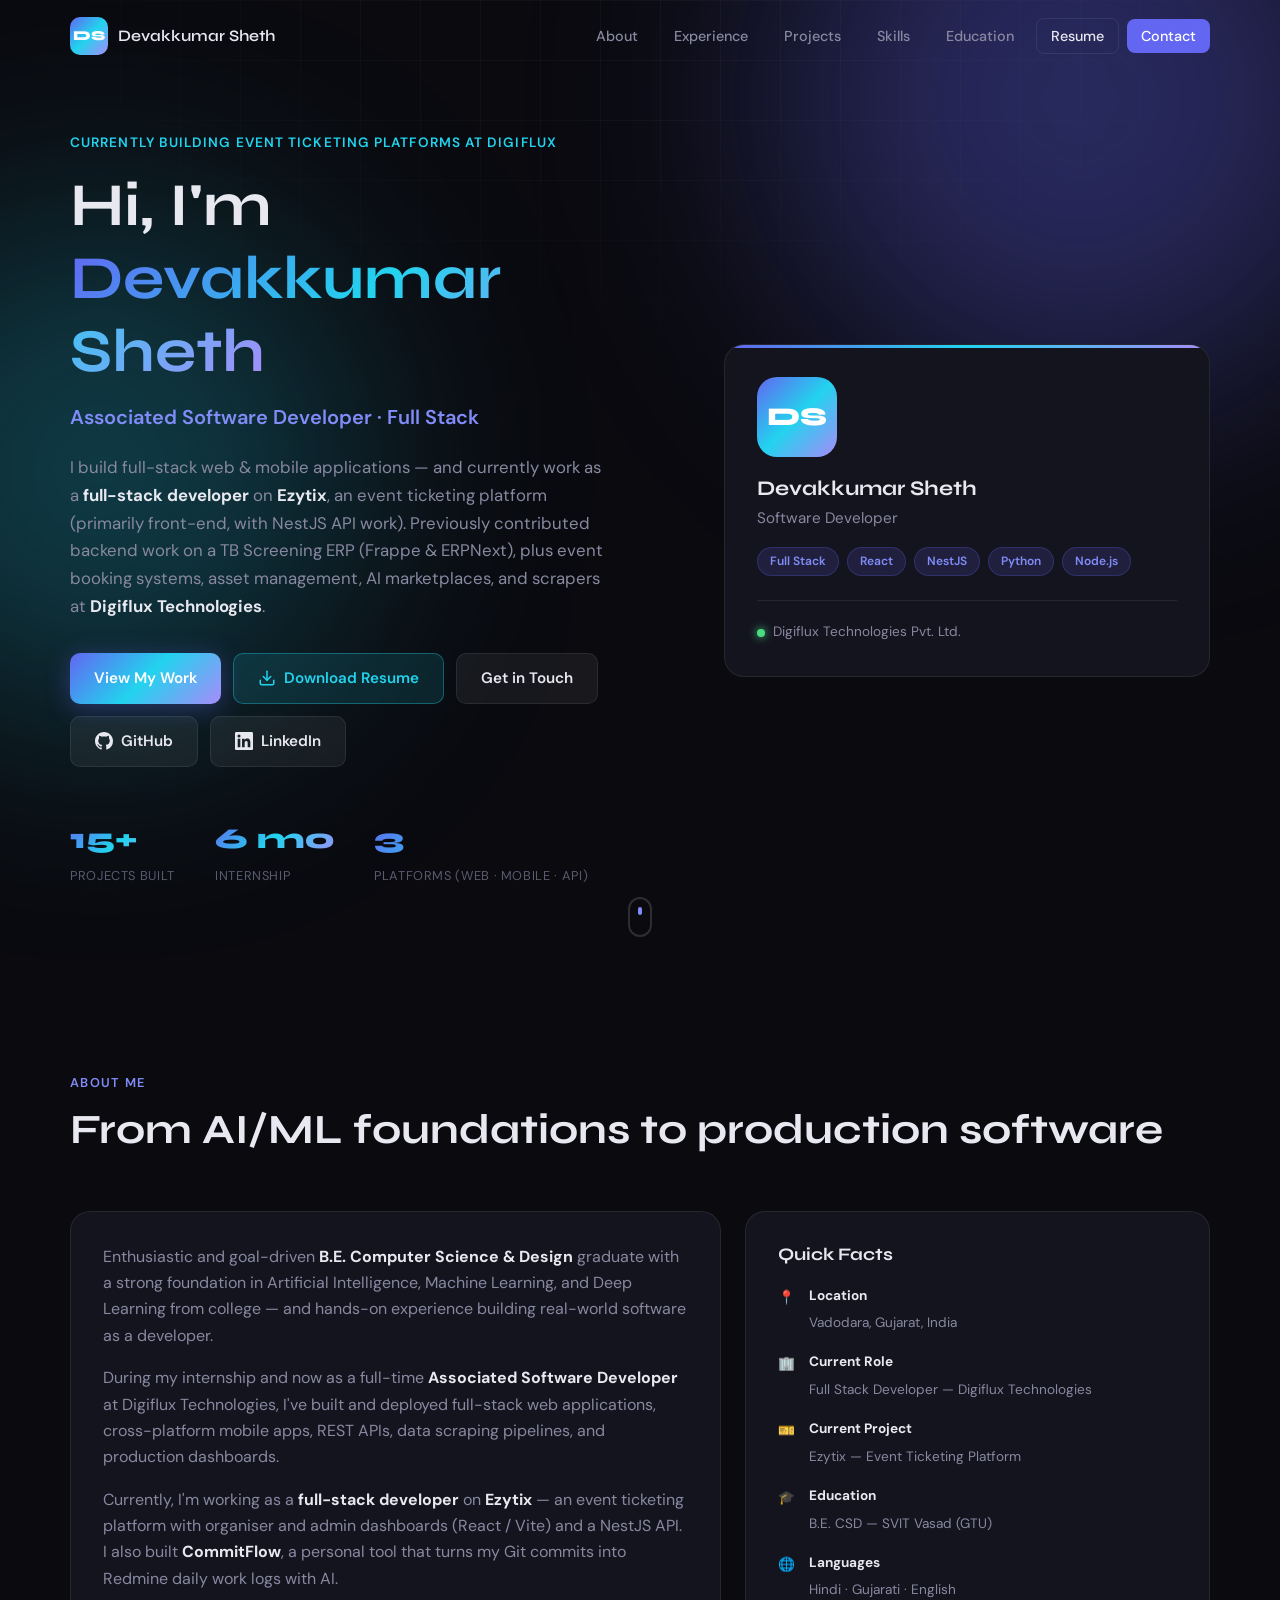
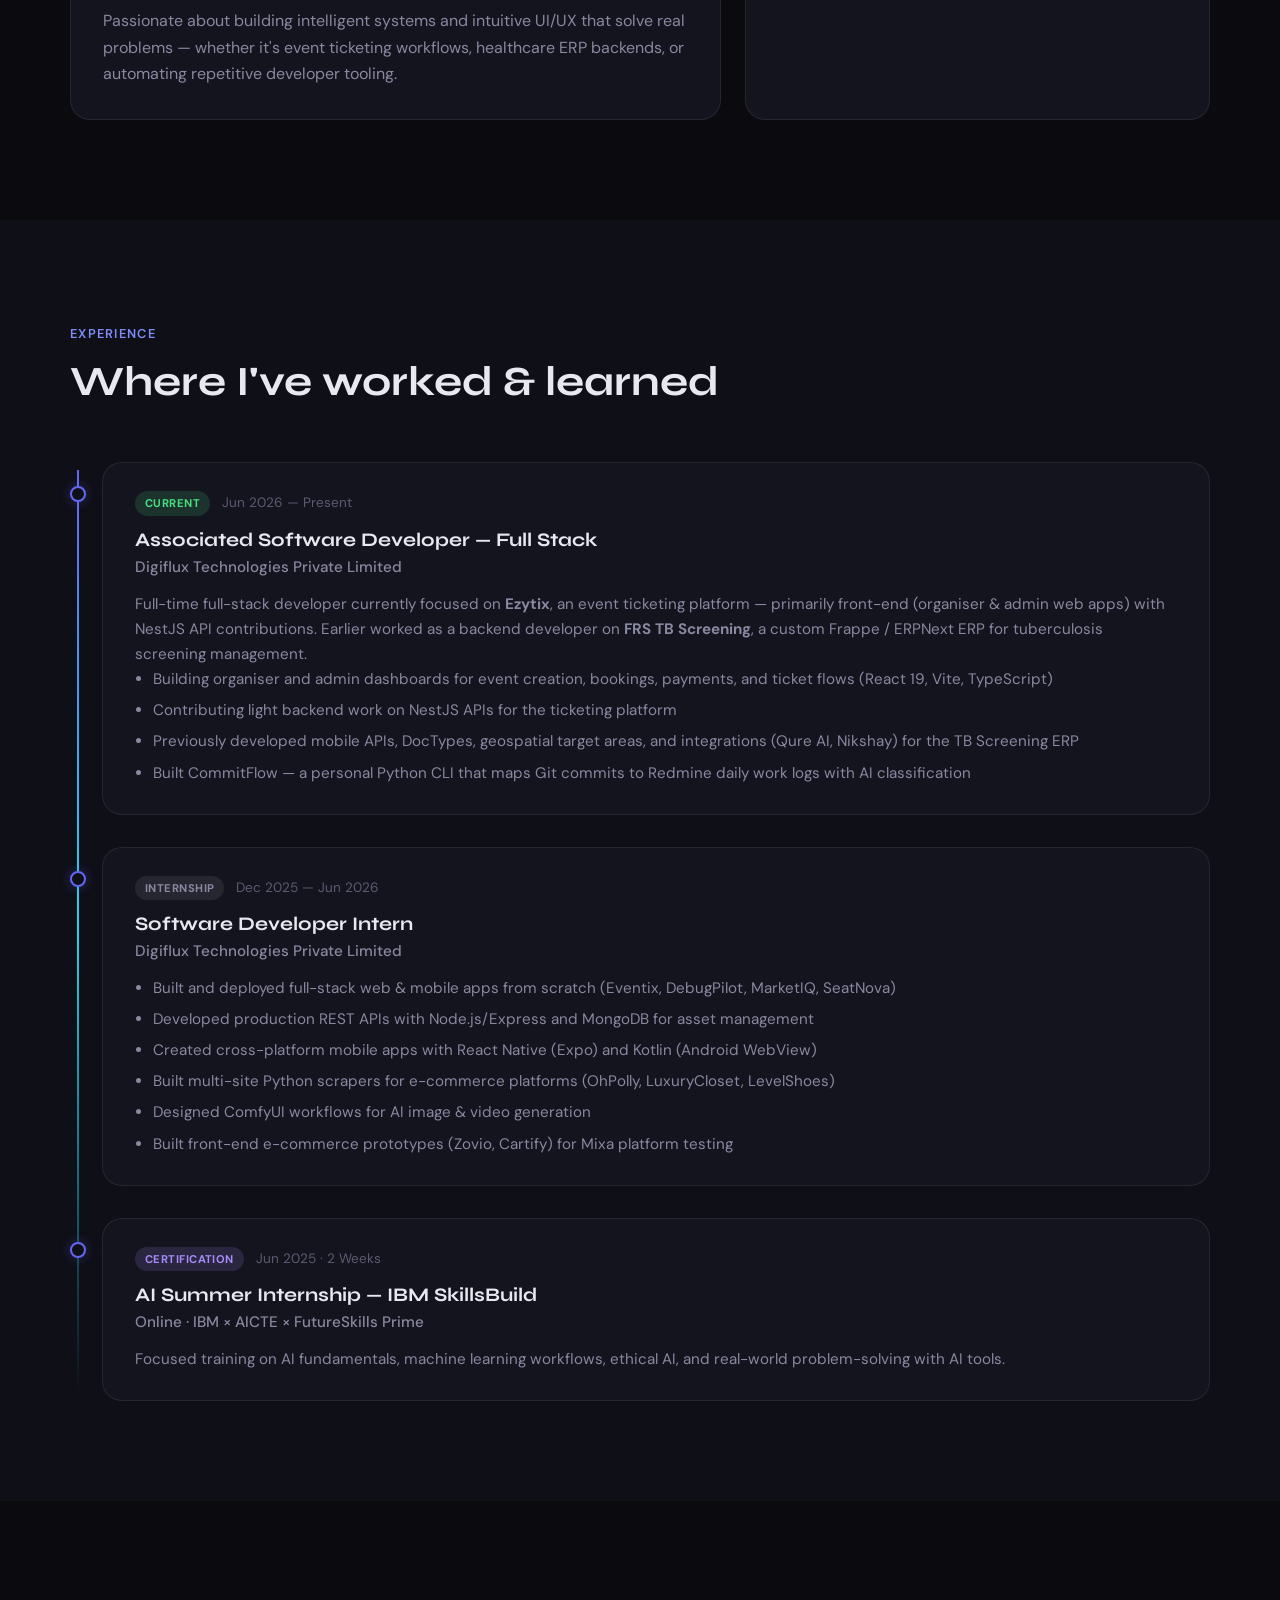
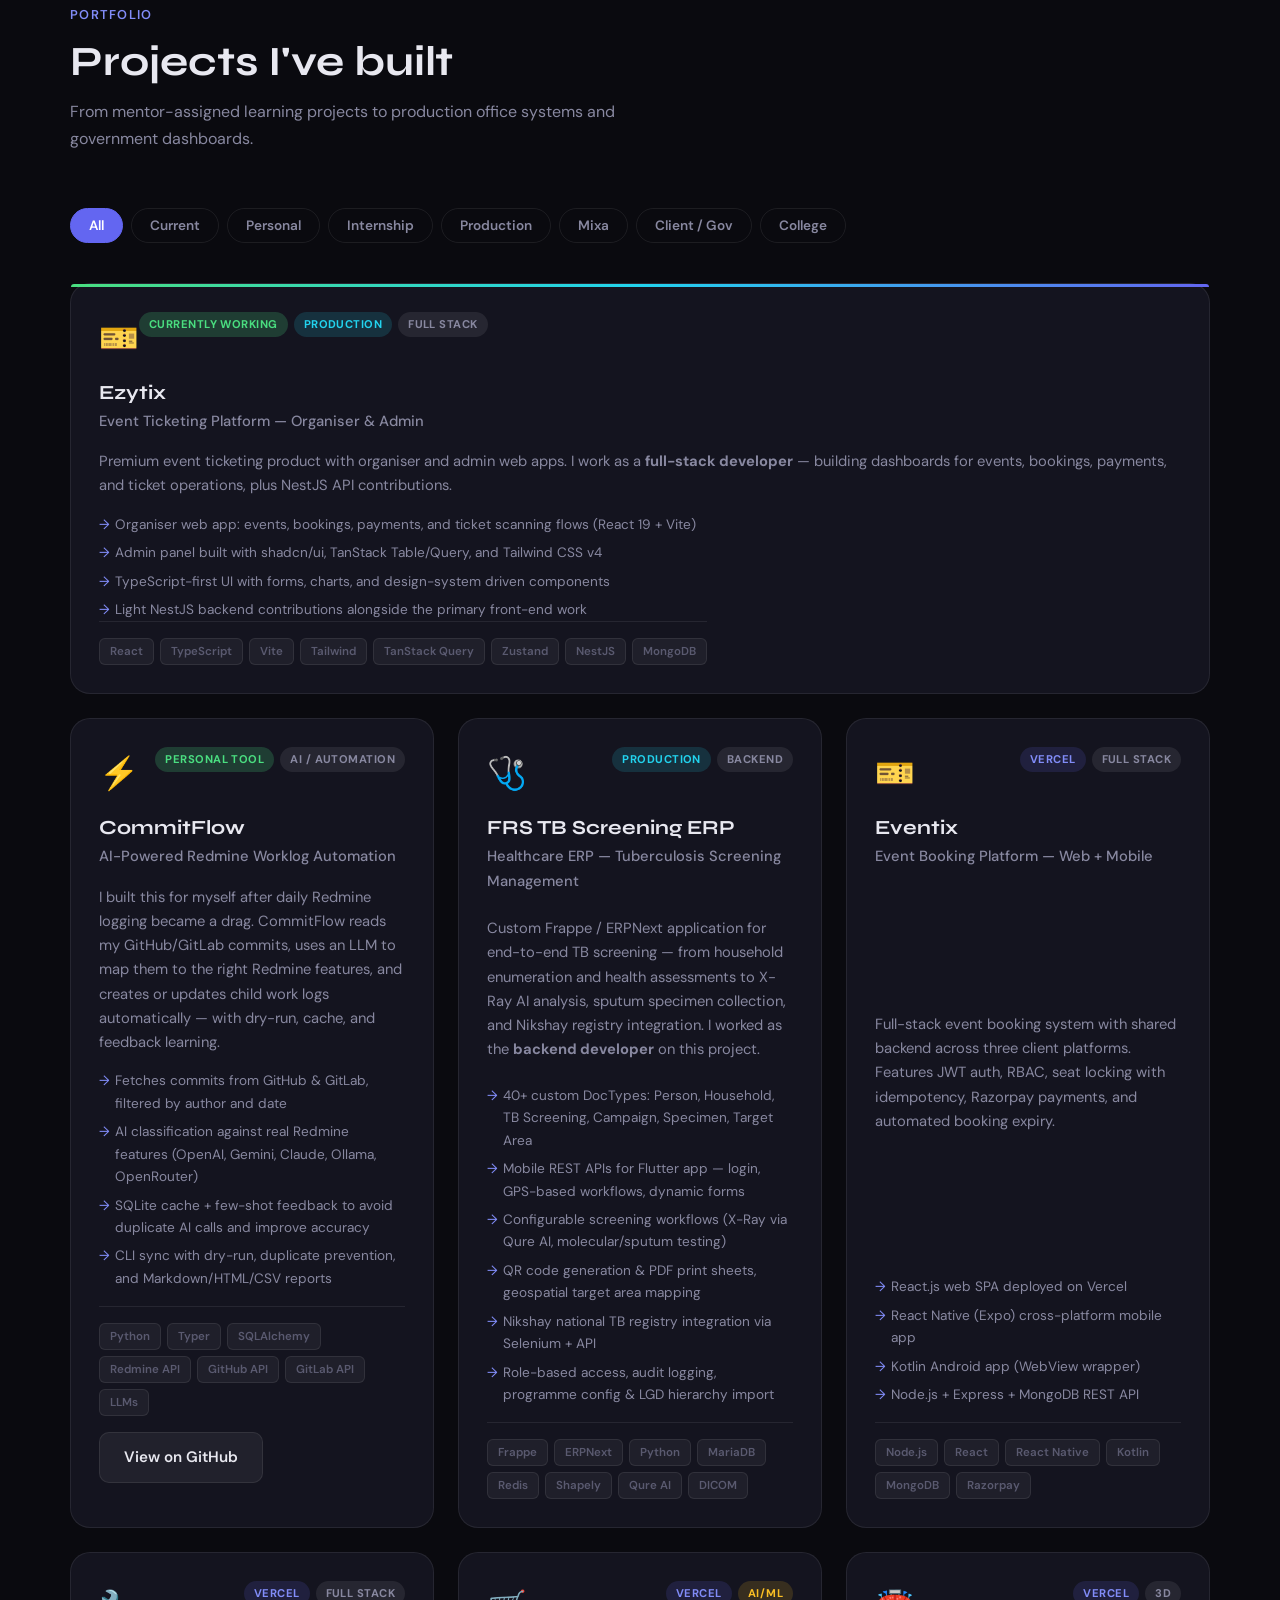
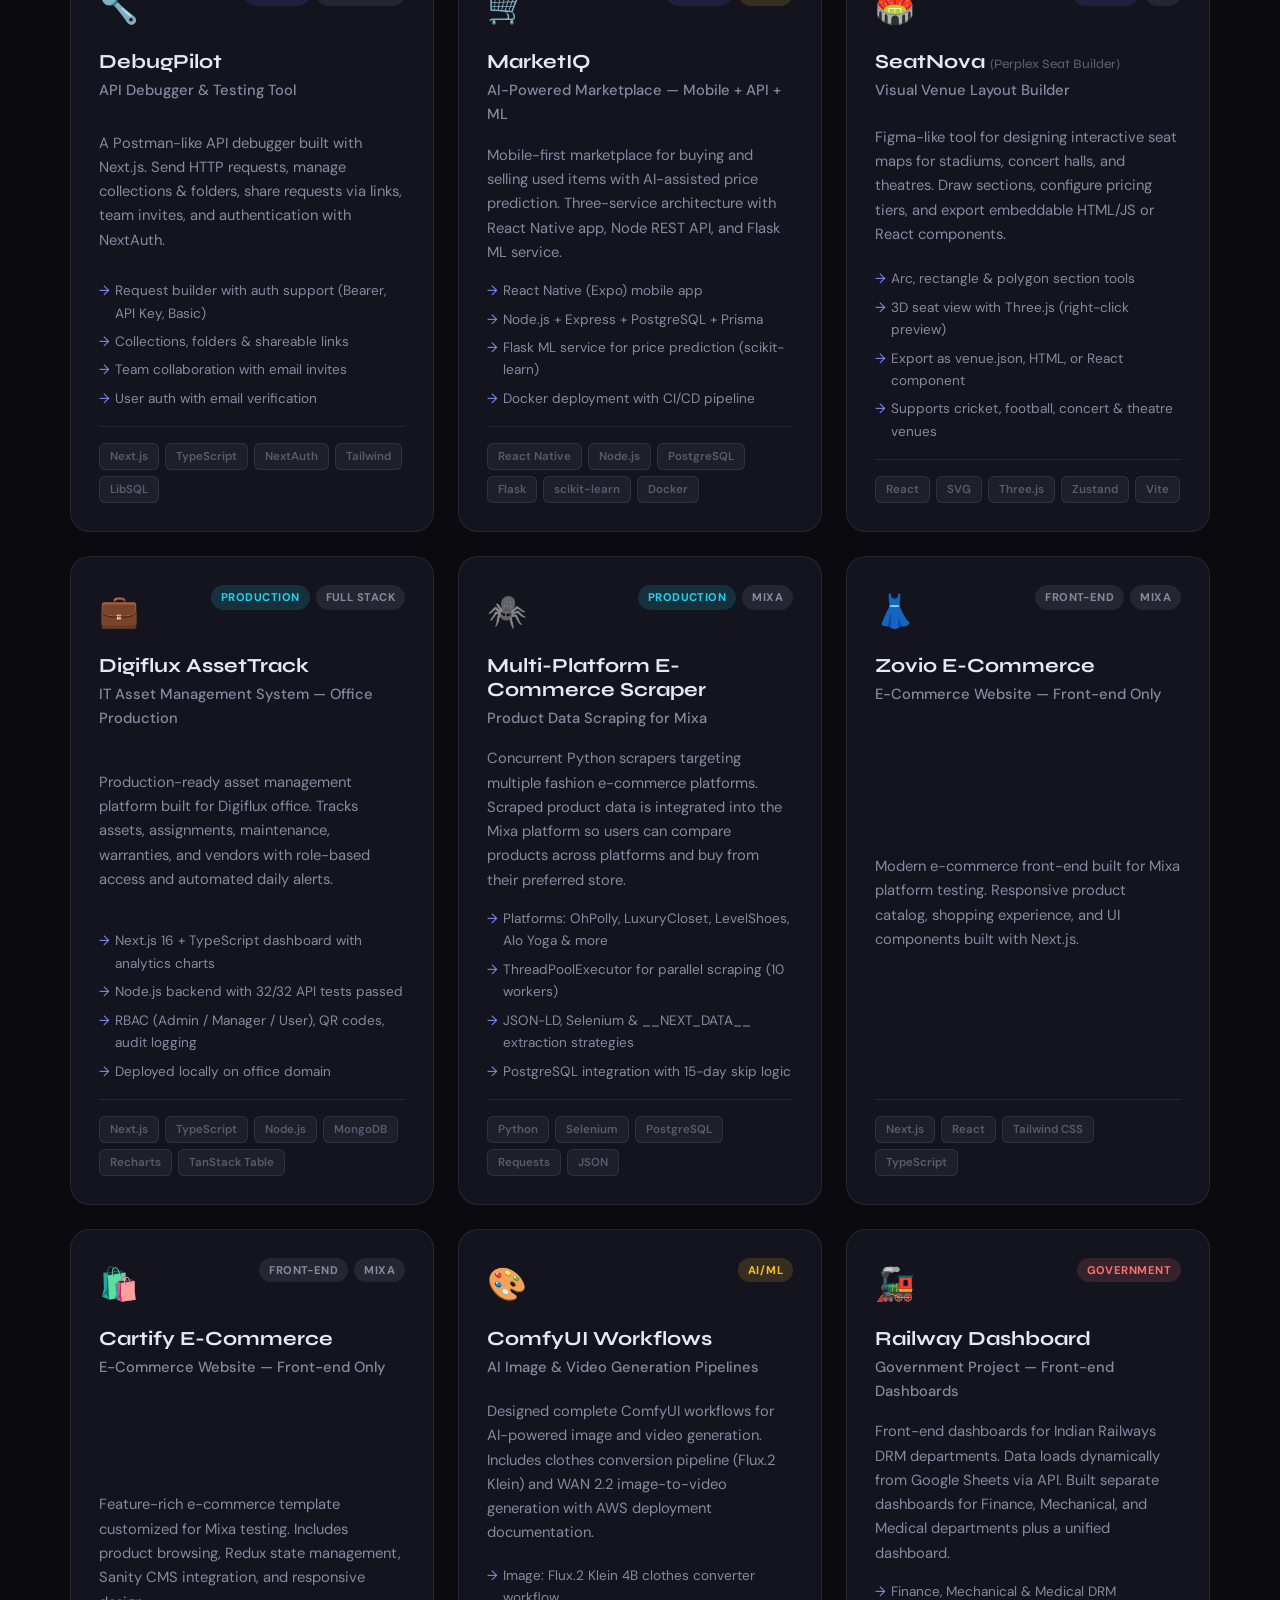
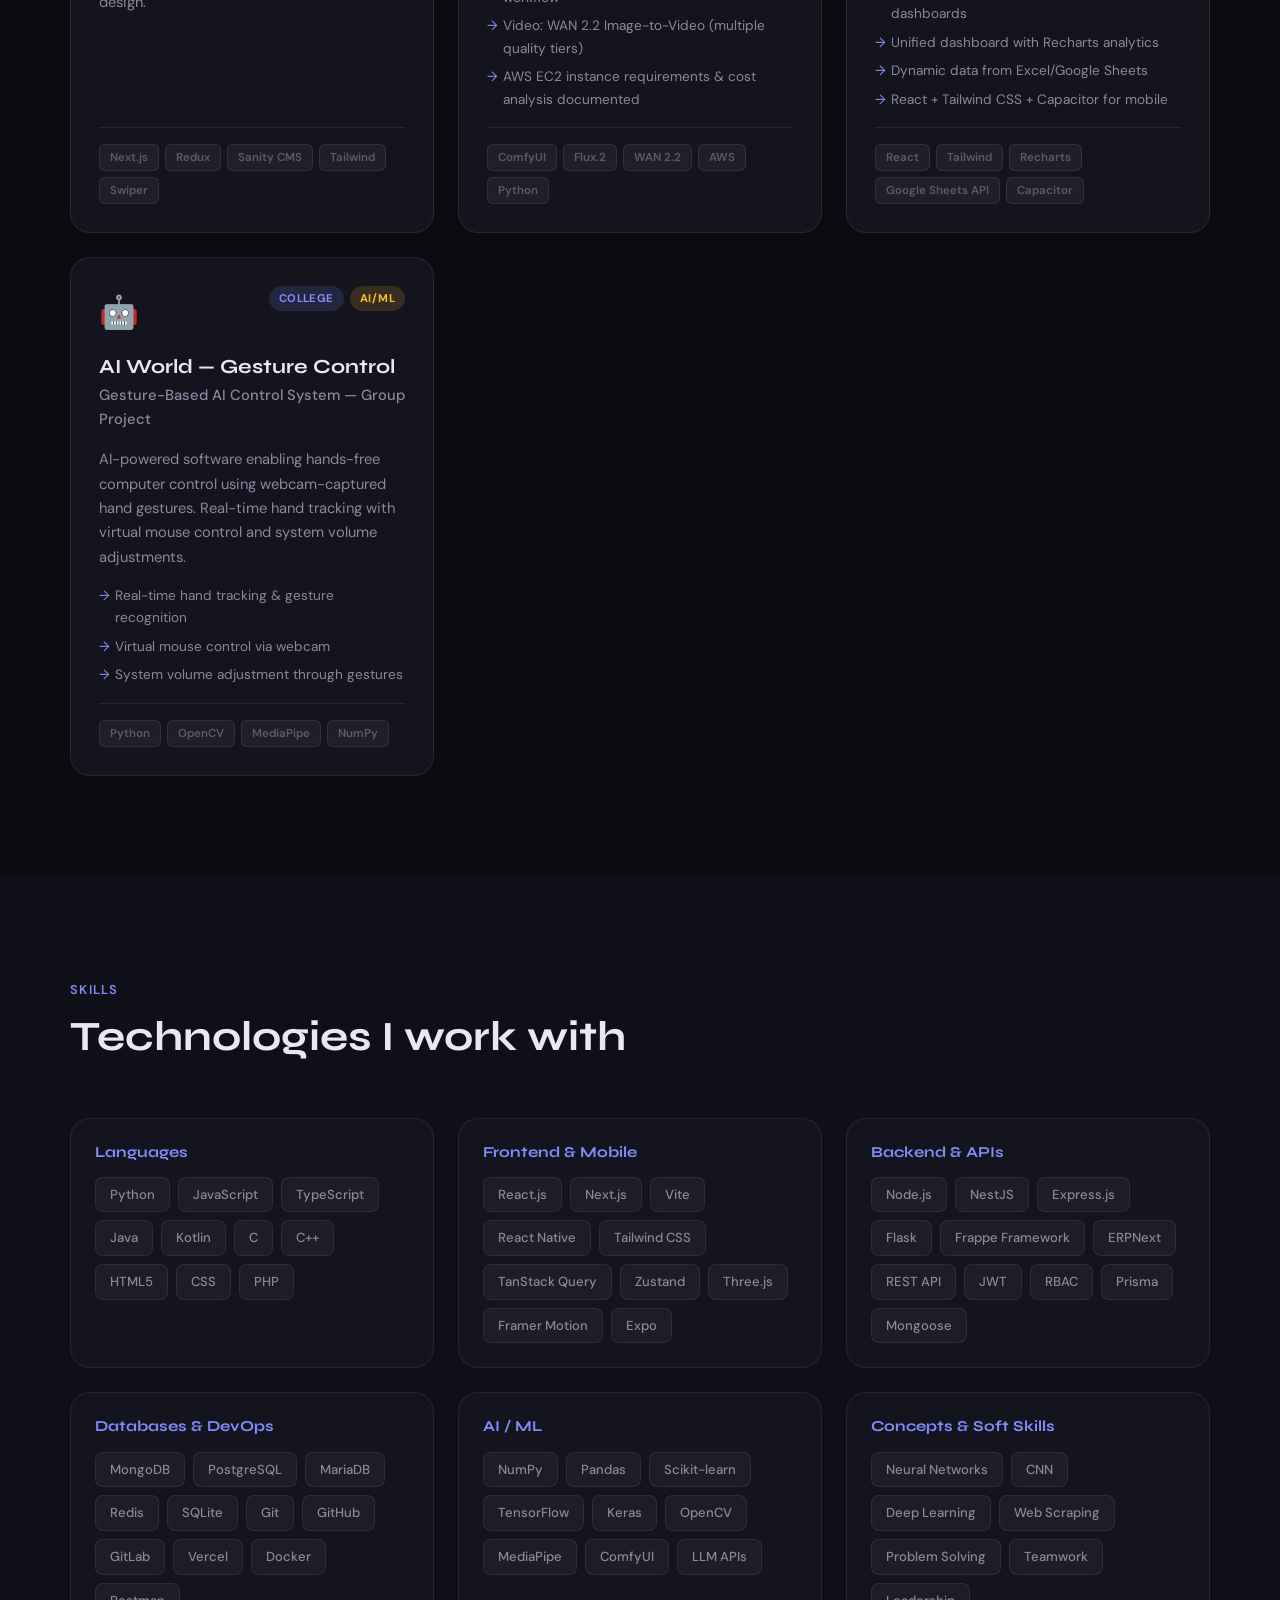
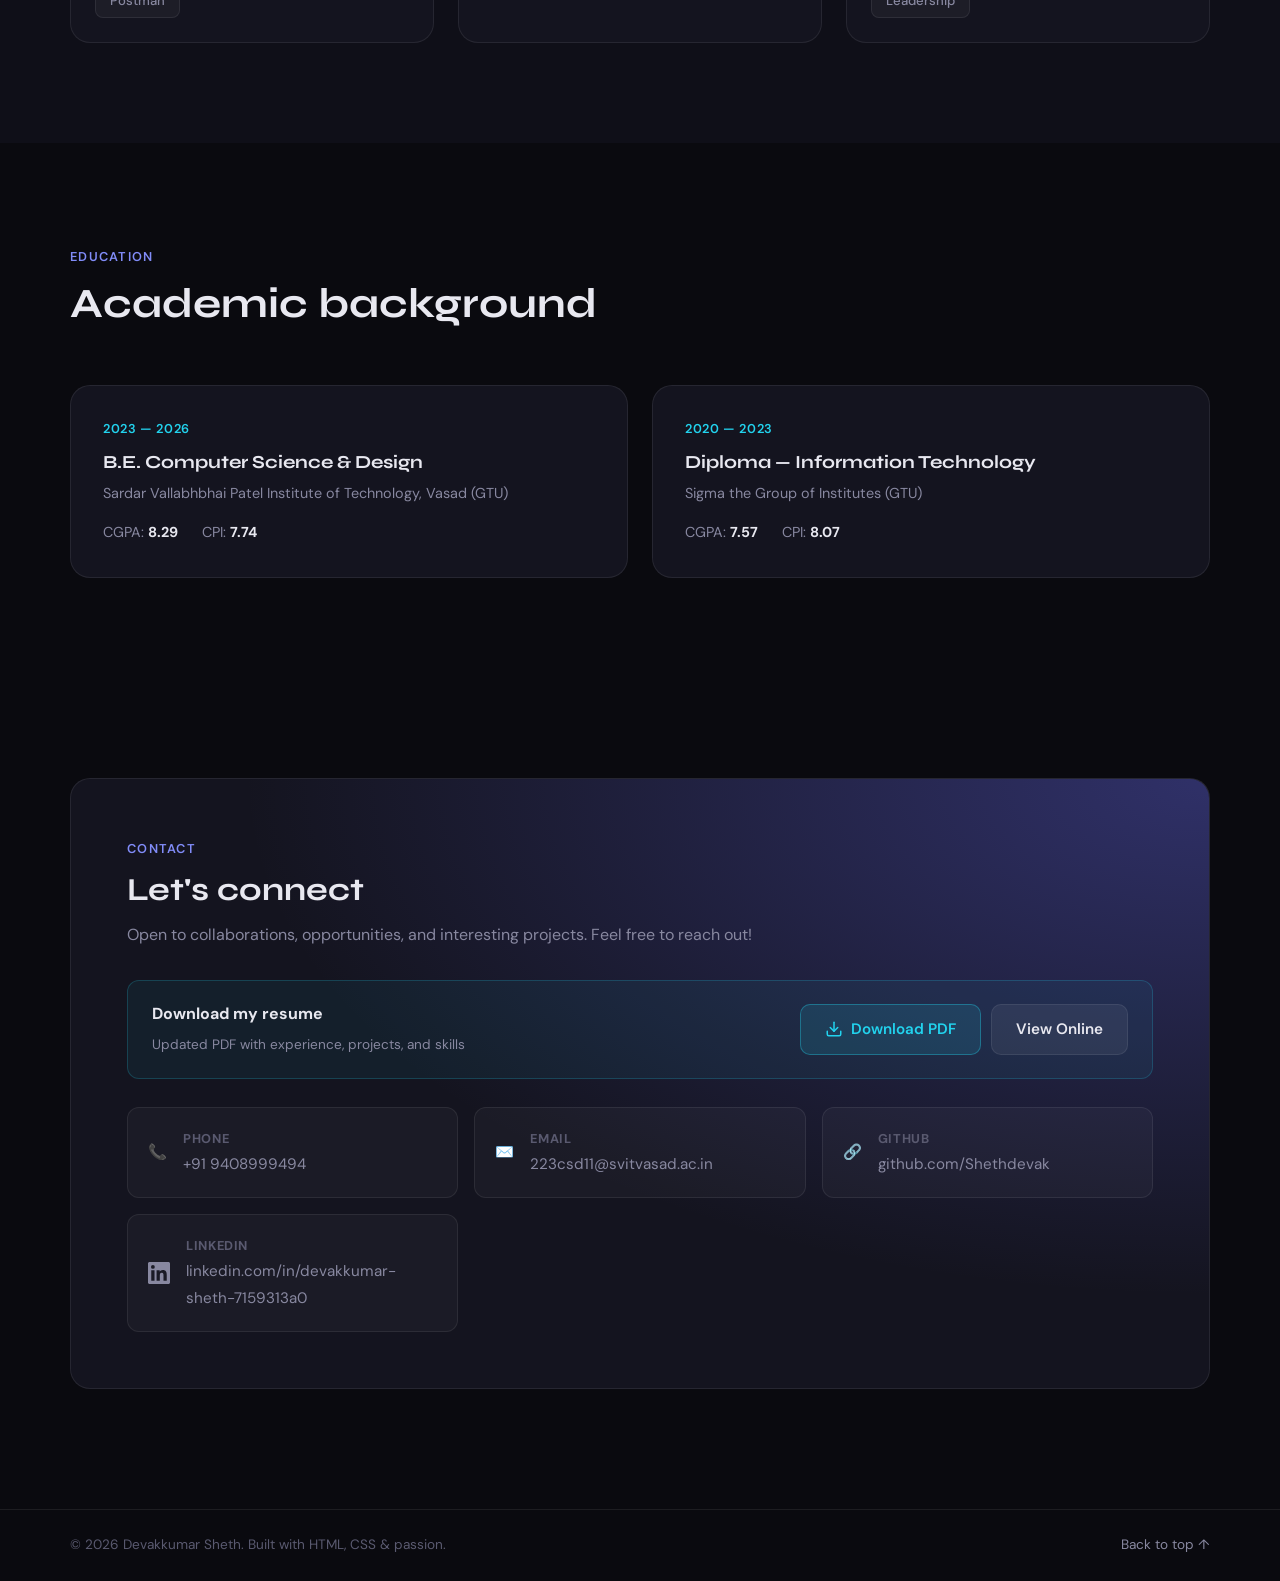
==== commit 0050d3d3: "Update index.html to reflect current projects and skills. Revised meta descriptions for SEO, changed" ====
--- a/index.html
+++ b/index.html
@@ -3,14 +3,106 @@
 <head>
   <meta charset="UTF-8" />
   <meta name="viewport" content="width=device-width, initial-scale=1.0" />
-  <meta name="description" content="Devakkumar Sheth — Associated Software Developer at Digiflux Technologies. Full-stack developer building web, mobile, and AI-powered applications." />
-  <title>Devakkumar Sheth | Software Developer</title>
+  <title>Devakkumar Sheth | Software Developer Portfolio</title>
+  <meta name="description" content="Devakkumar Sheth (Devakkumar) — Associated Software Developer at Digiflux Technologies. Front-end &amp; backend developer building event ticketing platforms, ERP systems, and full-stack web &amp; mobile apps." />
+  <meta name="author" content="Devakkumar Sheth" />
+  <meta name="keywords" content="Devakkumar, Devakkumar Sheth, Devak Kumar, Sheth Devakkumar, software developer, backend developer, Digiflux, Frappe, ERPNext, portfolio, Vadodara" />
+  <meta name="robots" content="index, follow, max-image-preview:large, max-snippet:-1, max-video-preview:-1" />
+  <meta name="googlebot" content="index, follow" />
+  <link rel="canonical" href="https://devakkumar.netlify.app/" />
+
+  <!-- Open Graph -->
+  <meta property="og:type" content="website" />
+  <meta property="og:locale" content="en_IN" />
+  <meta property="og:site_name" content="Devakkumar Sheth" />
+  <meta property="og:url" content="https://devakkumar.netlify.app/" />
+  <meta property="og:title" content="Devakkumar Sheth | Software Developer Portfolio" />
+  <meta property="og:description" content="Portfolio of Devakkumar Sheth — Associated Software Developer at Digiflux. Front-end, backend, event ticketing, Frappe/ERPNext, and full-stack projects." />
+  <meta property="og:image" content="https://devakkumar.netlify.app/apple-touch-icon.png" />
+  <meta property="og:image:alt" content="Devakkumar Sheth — Software Developer" />
+
+  <!-- Twitter -->
+  <meta name="twitter:card" content="summary" />
+  <meta name="twitter:title" content="Devakkumar Sheth | Software Developer Portfolio" />
+  <meta name="twitter:description" content="Portfolio of Devakkumar Sheth — Associated Software Developer at Digiflux. Front-end, backend, event ticketing, Frappe/ERPNext, and full-stack projects." />
+  <meta name="twitter:image" content="https://devakkumar.netlify.app/apple-touch-icon.png" />
+
   <link rel="icon" href="favicon.svg" type="image/svg+xml" />
   <link rel="icon" href="favicon.ico" sizes="any" />
   <link rel="icon" href="favicon-32x32.png" type="image/png" sizes="32x32" />
   <link rel="icon" href="favicon-16x16.png" type="image/png" sizes="16x16" />
   <link rel="apple-touch-icon" href="apple-touch-icon.png" />
   <meta name="theme-color" content="#6366f1" />
+
+  <script type="application/ld+json">
+  {
+    "@context": "https://schema.org",
+    "@graph": [
+      {
+        "@type": "WebSite",
+        "@id": "https://devakkumar.netlify.app/#website",
+        "url": "https://devakkumar.netlify.app/",
+        "name": "Devakkumar Sheth — Portfolio",
+        "description": "Official portfolio website of Devakkumar Sheth, software developer.",
+        "inLanguage": "en",
+        "publisher": { "@id": "https://devakkumar.netlify.app/#person" }
+      },
+      {
+        "@type": "Person",
+        "@id": "https://devakkumar.netlify.app/#person",
+        "name": "Devakkumar Sheth",
+        "alternateName": ["Devakkumar", "Devak Kumar", "Sheth Devakkumar"],
+        "url": "https://devakkumar.netlify.app/",
+        "image": "https://devakkumar.netlify.app/apple-touch-icon.png",
+        "jobTitle": "Associated Software Developer",
+        "description": "Associated Software Developer at Digiflux Technologies. Front-end and backend developer building event ticketing platforms, Frappe/ERPNext ERP systems, and full-stack web & mobile applications.",
+        "email": "mailto:223csd11@svitvasad.ac.in",
+        "telephone": "+91-9408999494",
+        "address": {
+          "@type": "PostalAddress",
+          "addressLocality": "Vadodara",
+          "addressRegion": "Gujarat",
+          "addressCountry": "IN"
+        },
+        "worksFor": {
+          "@type": "Organization",
+          "name": "Digiflux Technologies Private Limited"
+        },
+        "alumniOf": {
+          "@type": "CollegeOrUniversity",
+          "name": "Sardar Vallabhbhai Patel Institute of Technology, Vasad"
+        },
+        "sameAs": [
+          "https://github.com/Shethdevak",
+          "https://www.linkedin.com/in/devakkumar-sheth-7159313a0",
+          "https://github.com/Shethdevak/CommitFlow"
+        ],
+        "knowsAbout": [
+          "Software Development",
+          "Front-end Development",
+          "Backend Development",
+          "React",
+          "NestJS",
+          "Frappe Framework",
+          "ERPNext",
+          "Python",
+          "Node.js",
+          "Full-stack Development"
+        ]
+      },
+      {
+        "@type": "ProfilePage",
+        "@id": "https://devakkumar.netlify.app/#profilepage",
+        "url": "https://devakkumar.netlify.app/",
+        "name": "Devakkumar Sheth | Software Developer Portfolio",
+        "isPartOf": { "@id": "https://devakkumar.netlify.app/#website" },
+        "about": { "@id": "https://devakkumar.netlify.app/#person" },
+        "mainEntity": { "@id": "https://devakkumar.netlify.app/#person" }
+      }
+    ]
+  }
+  </script>
+
   <link rel="preconnect" href="https://fonts.googleapis.com" />
   <link rel="preconnect" href="https://fonts.gstatic.com" crossorigin />
   <link href="https://fonts.googleapis.com/css2?family=DM+Sans:ital,opsz,wght@0,9..40,300;0,9..40,400;0,9..40,500;0,9..40,600;0,9..40,700;1,9..40,400&family=Syne:wght@500;600;700;800&display=swap" rel="stylesheet" />
@@ -47,13 +139,13 @@
     <section class="hero" id="hero">
       <div class="container hero__inner">
         <div class="hero__content">
-          <p class="hero__eyebrow reveal">Currently building ERP systems at Digiflux</p>
+          <p class="hero__eyebrow reveal">Currently building event ticketing platforms at Digiflux</p>
           <h1 class="hero__title reveal">
             Hi, I'm <span class="gradient-text">Devakkumar Sheth</span>
           </h1>
-          <p class="hero__role reveal">Associated Software Developer · Backend</p>
+          <p class="hero__role reveal">Associated Software Developer · Full Stack</p>
           <p class="hero__subtitle reveal">
-            I build full-stack web &amp; mobile applications — and currently work as a <strong>backend developer</strong> on an ERP-based TB Screening platform built with Frappe &amp; ERPNext. Previously built event booking systems, asset management, AI marketplaces, and multi-platform scrapers at <strong>Digiflux Technologies</strong>.
+            I build full-stack web &amp; mobile applications — and currently work as a <strong>full-stack developer</strong> on <strong>Ezytix</strong>, an event ticketing platform (primarily front-end, with NestJS API work). Previously contributed backend work on a TB Screening ERP (Frappe &amp; ERPNext), plus event booking systems, asset management, AI marketplaces, and scrapers at <strong>Digiflux Technologies</strong>.
           </p>
           <div class="hero__actions reveal">
             <a href="#projects" class="btn btn--primary">View My Work</a>
@@ -73,7 +165,7 @@
           </div>
           <div class="hero__stats reveal">
             <div class="stat">
-              <span class="stat__num">13+</span>
+              <span class="stat__num">15+</span>
               <span class="stat__label">Projects Built</span>
             </div>
             <div class="stat">
@@ -95,9 +187,9 @@
               <h3>Devakkumar Sheth</h3>
               <p>Software Developer</p>
               <div class="profile-card__tags">
-                <span>Backend</span>
-                <span>Frappe</span>
-                <span>ERPNext</span>
+                <span>Full Stack</span>
+                <span>React</span>
+                <span>NestJS</span>
                 <span>Python</span>
                 <span>Node.js</span>
               </div>
@@ -130,10 +222,10 @@
               During my internship and now as a full-time <strong>Associated Software Developer</strong> at Digiflux Technologies, I've built and deployed full-stack web applications, cross-platform mobile apps, REST APIs, data scraping pipelines, and production dashboards.
             </p>
             <p>
-              Currently, I'm working as a <strong>backend developer</strong> on <strong>FRS TB Screening</strong> — a custom ERP system built on Frappe Framework &amp; ERPNext for tuberculosis screening management, with mobile APIs, workflow engines, and integrations with Qure AI and Nikshay.
+              Currently, I'm working as a <strong>full-stack developer</strong> on <strong>Ezytix</strong> — an event ticketing platform with organiser and admin dashboards (React / Vite) and a NestJS API. I also built <strong>CommitFlow</strong>, a personal tool that turns my Git commits into Redmine daily work logs with AI.
             </p>
             <p>
-              Passionate about building intelligent systems and intuitive UI/UX that solve real problems — whether it's healthcare ERP workflows, seat locking for event bookings, or scraping products across e-commerce platforms for price comparison.
+              Passionate about building intelligent systems and intuitive UI/UX that solve real problems — whether it's event ticketing workflows, healthcare ERP backends, or automating repetitive developer tooling.
             </p>
           </div>
           <div class="about-card about-card--highlight">
@@ -150,14 +242,14 @@
                 <span class="facts-list__icon">🏢</span>
                 <div>
                   <strong>Current Role</strong>
-                  <span>Backend Developer — Digiflux Technologies</span>
+                  <span>Full Stack Developer — Digiflux Technologies</span>
                 </div>
               </li>
               <li>
-                <span class="facts-list__icon">🩺</span>
+                <span class="facts-list__icon">🎫</span>
                 <div>
                   <strong>Current Project</strong>
-                  <span>FRS TB Screening ERP (Frappe / ERPNext)</span>
+                  <span>Ezytix — Event Ticketing Platform</span>
                 </div>
               </li>
               <li>
@@ -195,14 +287,14 @@
                 <span class="badge badge--current">Current</span>
                 <time>Jun 2026 — Present</time>
               </div>
-              <h3>Associated Software Developer — Backend</h3>
+              <h3>Associated Software Developer — Full Stack</h3>
               <p class="timeline__company">Digiflux Technologies Private Limited</p>
-              <p>Full-time backend developer on <strong>FRS TB Screening</strong>, a custom Frappe / ERPNext ERP for tuberculosis screening management. Building DocTypes, REST APIs for mobile apps, workflow engines, geospatial target areas, and integrations with Qure AI (X-Ray) and Nikshay (national TB registry).</p>
+              <p>Full-time full-stack developer currently focused on <strong>Ezytix</strong>, an event ticketing platform — primarily front-end (organiser &amp; admin web apps) with NestJS API contributions. Earlier worked as a backend developer on <strong>FRS TB Screening</strong>, a custom Frappe / ERPNext ERP for tuberculosis screening management.</p>
               <ul>
-                <li>Developed mobile APIs for household enumeration, assessments, screening campaigns &amp; specimen workflows</li>
-                <li>Built backend for X-Ray, sputum/molecular testing, and QR-based person identification flows</li>
-                <li>Implemented geospatial target area detection with Shapely (point-in-polygon)</li>
-                <li>Integrated DICOM upload, PDF QR print sheets, and Nikshay interoperability</li>
+                <li>Building organiser and admin dashboards for event creation, bookings, payments, and ticket flows (React 19, Vite, TypeScript)</li>
+                <li>Contributing light backend work on NestJS APIs for the ticketing platform</li>
+                <li>Previously developed mobile APIs, DocTypes, geospatial target areas, and integrations (Qure AI, Nikshay) for the TB Screening ERP</li>
+                <li>Built CommitFlow — a personal Python CLI that maps Git commits to Redmine daily work logs with AI classification</li>
               </ul>
             </div>
           </article>
@@ -254,6 +346,7 @@
         <div class="filter-tabs reveal" role="tablist">
           <button class="filter-tab active" data-filter="all">All</button>
           <button class="filter-tab" data-filter="current">Current</button>
+          <button class="filter-tab" data-filter="personal">Personal</button>
           <button class="filter-tab" data-filter="internship">Internship</button>
           <button class="filter-tab" data-filter="production">Production</button>
           <button class="filter-tab" data-filter="mixa">Mixa</button>
@@ -263,19 +356,68 @@
 
         <div class="projects-grid">
 
-          <!-- FRS TB SCREENING ERP -->
+          <!-- EZYTIX -->
           <article class="project-card project-card--featured reveal" data-category="current production">
             <div class="project-card__header">
-              <span class="project-card__icon">🩺</span>
+              <span class="project-card__icon">🎫</span>
               <div class="project-card__badges">
                 <span class="badge badge--working">Currently Working</span>
                 <span class="badge badge--prod">Production</span>
+                <span class="badge">Full Stack</span>
+              </div>
+            </div>
+            <h3>Ezytix</h3>
+            <p class="project-card__type">Event Ticketing Platform — Organiser &amp; Admin</p>
+            <p>Premium event ticketing product with organiser and admin web apps. I work as a <strong>full-stack developer</strong> — building dashboards for events, bookings, payments, and ticket operations, plus NestJS API contributions.</p>
+            <ul class="project-card__highlights">
+              <li>Organiser web app: events, bookings, payments, and ticket scanning flows (React 19 + Vite)</li>
+              <li>Admin panel built with shadcn/ui, TanStack Table/Query, and Tailwind CSS v4</li>
+              <li>TypeScript-first UI with forms, charts, and design-system driven components</li>
+              <li>Light NestJS backend contributions alongside the primary front-end work</li>
+            </ul>
+            <div class="tech-stack">
+              <span>React</span><span>TypeScript</span><span>Vite</span><span>Tailwind</span><span>TanStack Query</span><span>Zustand</span><span>NestJS</span><span>MongoDB</span>
+            </div>
+          </article>
+
+          <!-- COMMITFLOW -->
+          <article class="project-card reveal" data-category="current personal">
+            <div class="project-card__header">
+              <span class="project-card__icon">⚡</span>
+              <div class="project-card__badges">
+                <span class="badge badge--working">Personal Tool</span>
+                <span class="badge">AI / Automation</span>
+              </div>
+            </div>
+            <h3>CommitFlow</h3>
+            <p class="project-card__type">AI-Powered Redmine Worklog Automation</p>
+            <p>I built this for myself after daily Redmine logging became a drag. CommitFlow reads my GitHub/GitLab commits, uses an LLM to map them to the right Redmine features, and creates or updates child work logs automatically — with dry-run, cache, and feedback learning.</p>
+            <ul class="project-card__highlights">
+              <li>Fetches commits from GitHub &amp; GitLab, filtered by author and date</li>
+              <li>AI classification against real Redmine features (OpenAI, Gemini, Claude, Ollama, OpenRouter)</li>
+              <li>SQLite cache + few-shot feedback to avoid duplicate AI calls and improve accuracy</li>
+              <li>CLI sync with dry-run, duplicate prevention, and Markdown/HTML/CSV reports</li>
+            </ul>
+            <div class="tech-stack">
+              <span>Python</span><span>Typer</span><span>SQLAlchemy</span><span>Redmine API</span><span>GitHub API</span><span>GitLab API</span><span>LLMs</span>
+            </div>
+            <p style="margin-top: 1rem;">
+              <a href="https://github.com/Shethdevak/CommitFlow" target="_blank" rel="noopener" class="btn btn--ghost">View on GitHub</a>
+            </p>
+          </article>
+
+          <!-- FRS TB SCREENING ERP -->
+          <article class="project-card reveal" data-category="production">
+            <div class="project-card__header">
+              <span class="project-card__icon">🩺</span>
+              <div class="project-card__badges">
+                <span class="badge badge--prod">Production</span>
                 <span class="badge">Backend</span>
               </div>
             </div>
             <h3>FRS TB Screening ERP</h3>
             <p class="project-card__type">Healthcare ERP — Tuberculosis Screening Management</p>
-            <p>Custom Frappe / ERPNext application for end-to-end TB screening — from household enumeration and health assessments to X-Ray AI analysis, sputum specimen collection, and Nikshay registry integration. I work as the <strong>backend developer</strong> on this project.</p>
+            <p>Custom Frappe / ERPNext application for end-to-end TB screening — from household enumeration and health assessments to X-Ray AI analysis, sputum specimen collection, and Nikshay registry integration. I worked as the <strong>backend developer</strong> on this project.</p>
             <ul class="project-card__highlights">
               <li>40+ custom DocTypes: Person, Household, TB Screening, Campaign, Specimen, Target Area</li>
               <li>Mobile REST APIs for Flutter app — login, GPS-based workflows, dynamic forms</li>
@@ -547,13 +689,13 @@
           <div class="skill-group">
             <h3>Frontend &amp; Mobile</h3>
             <div class="skill-tags">
-              <span>React.js</span><span>Next.js</span><span>React Native</span><span>Tailwind CSS</span><span>Three.js</span><span>Framer Motion</span><span>Expo</span>
+              <span>React.js</span><span>Next.js</span><span>Vite</span><span>React Native</span><span>Tailwind CSS</span><span>TanStack Query</span><span>Zustand</span><span>Three.js</span><span>Framer Motion</span><span>Expo</span>
             </div>
           </div>
           <div class="skill-group">
             <h3>Backend &amp; APIs</h3>
             <div class="skill-tags">
-              <span>Node.js</span><span>Express.js</span><span>Flask</span><span>Frappe Framework</span><span>ERPNext</span><span>REST API</span><span>JWT</span><span>RBAC</span><span>Prisma</span><span>Mongoose</span>
+              <span>Node.js</span><span>NestJS</span><span>Express.js</span><span>Flask</span><span>Frappe Framework</span><span>ERPNext</span><span>REST API</span><span>JWT</span><span>RBAC</span><span>Prisma</span><span>Mongoose</span>
             </div>
           </div>
           <div class="skill-group">
@@ -565,7 +707,7 @@
           <div class="skill-group">
             <h3>AI / ML</h3>
             <div class="skill-tags">
-              <span>NumPy</span><span>Pandas</span><span>Scikit-learn</span><span>TensorFlow</span><span>Keras</span><span>OpenCV</span><span>MediaPipe</span><span>ComfyUI</span>
+              <span>NumPy</span><span>Pandas</span><span>Scikit-learn</span><span>TensorFlow</span><span>Keras</span><span>OpenCV</span><span>MediaPipe</span><span>ComfyUI</span><span>LLM APIs</span>
             </div>
           </div>
           <div class="skill-group">
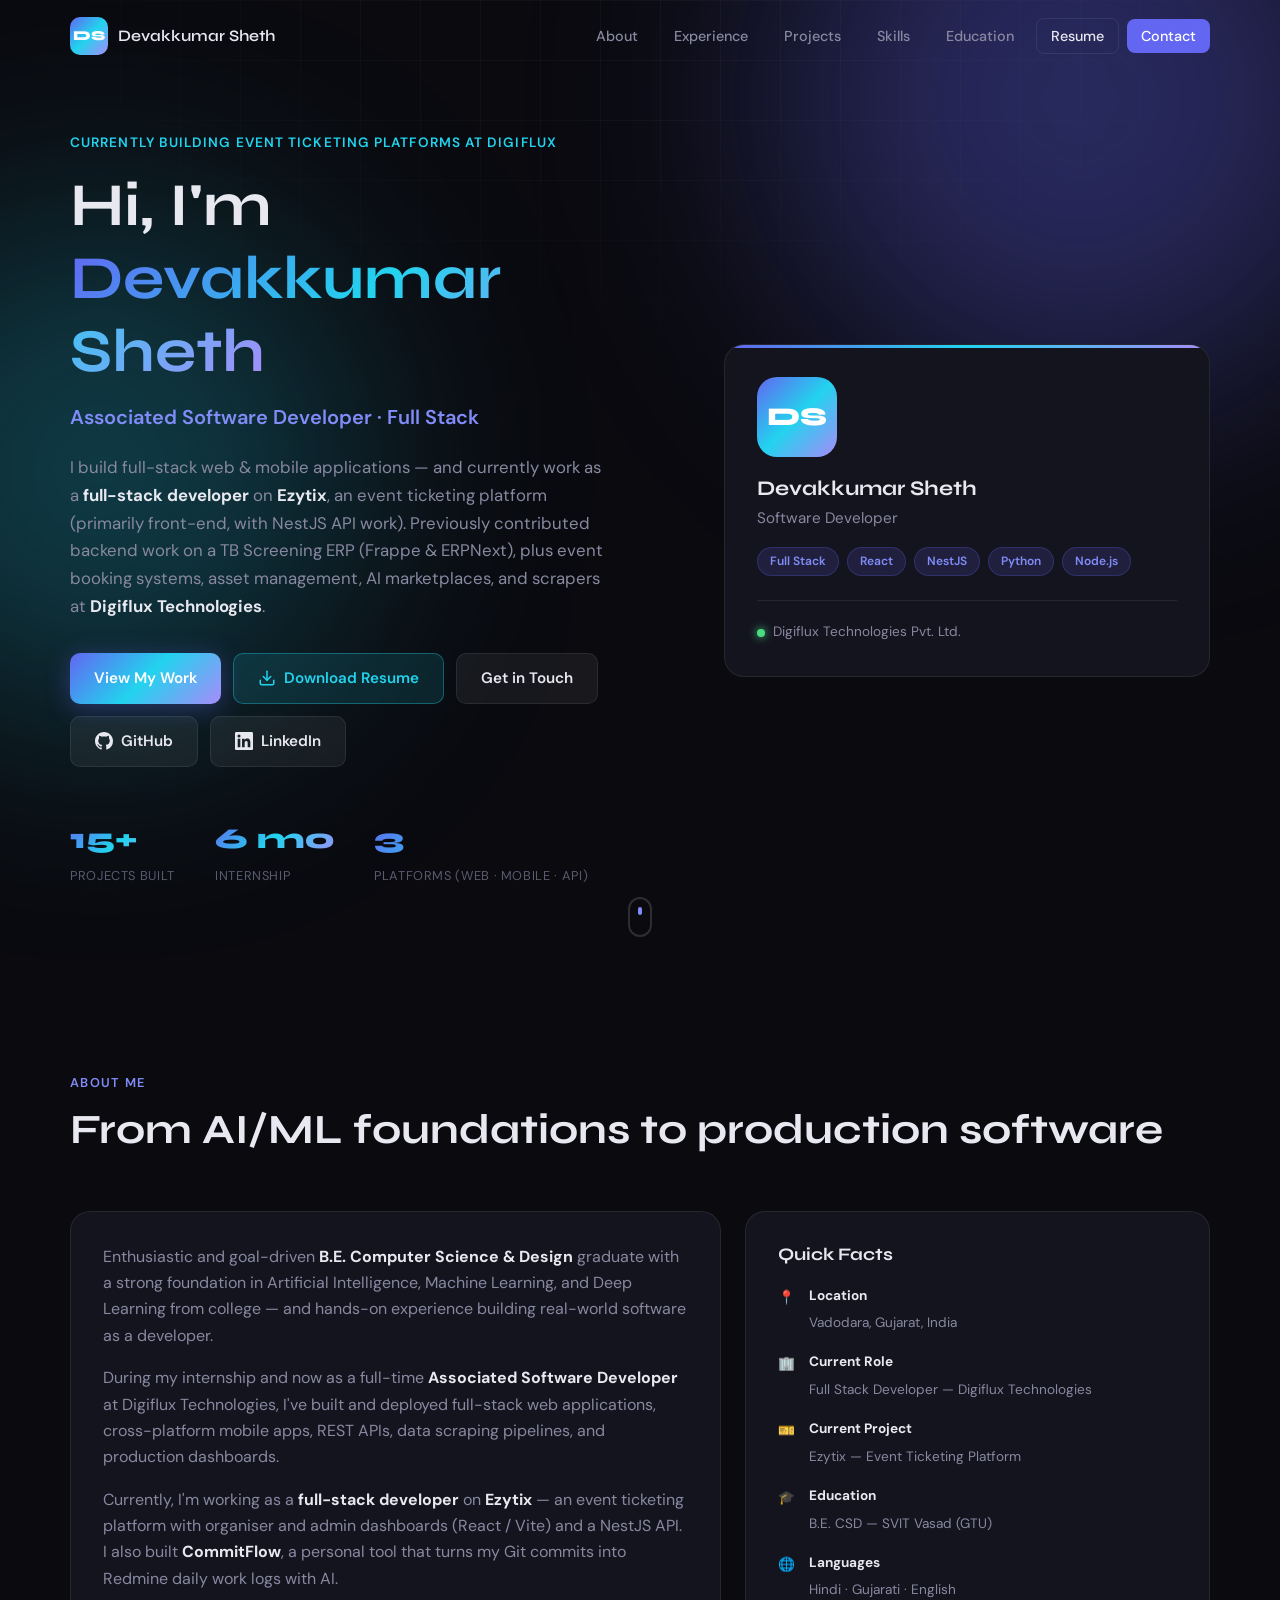
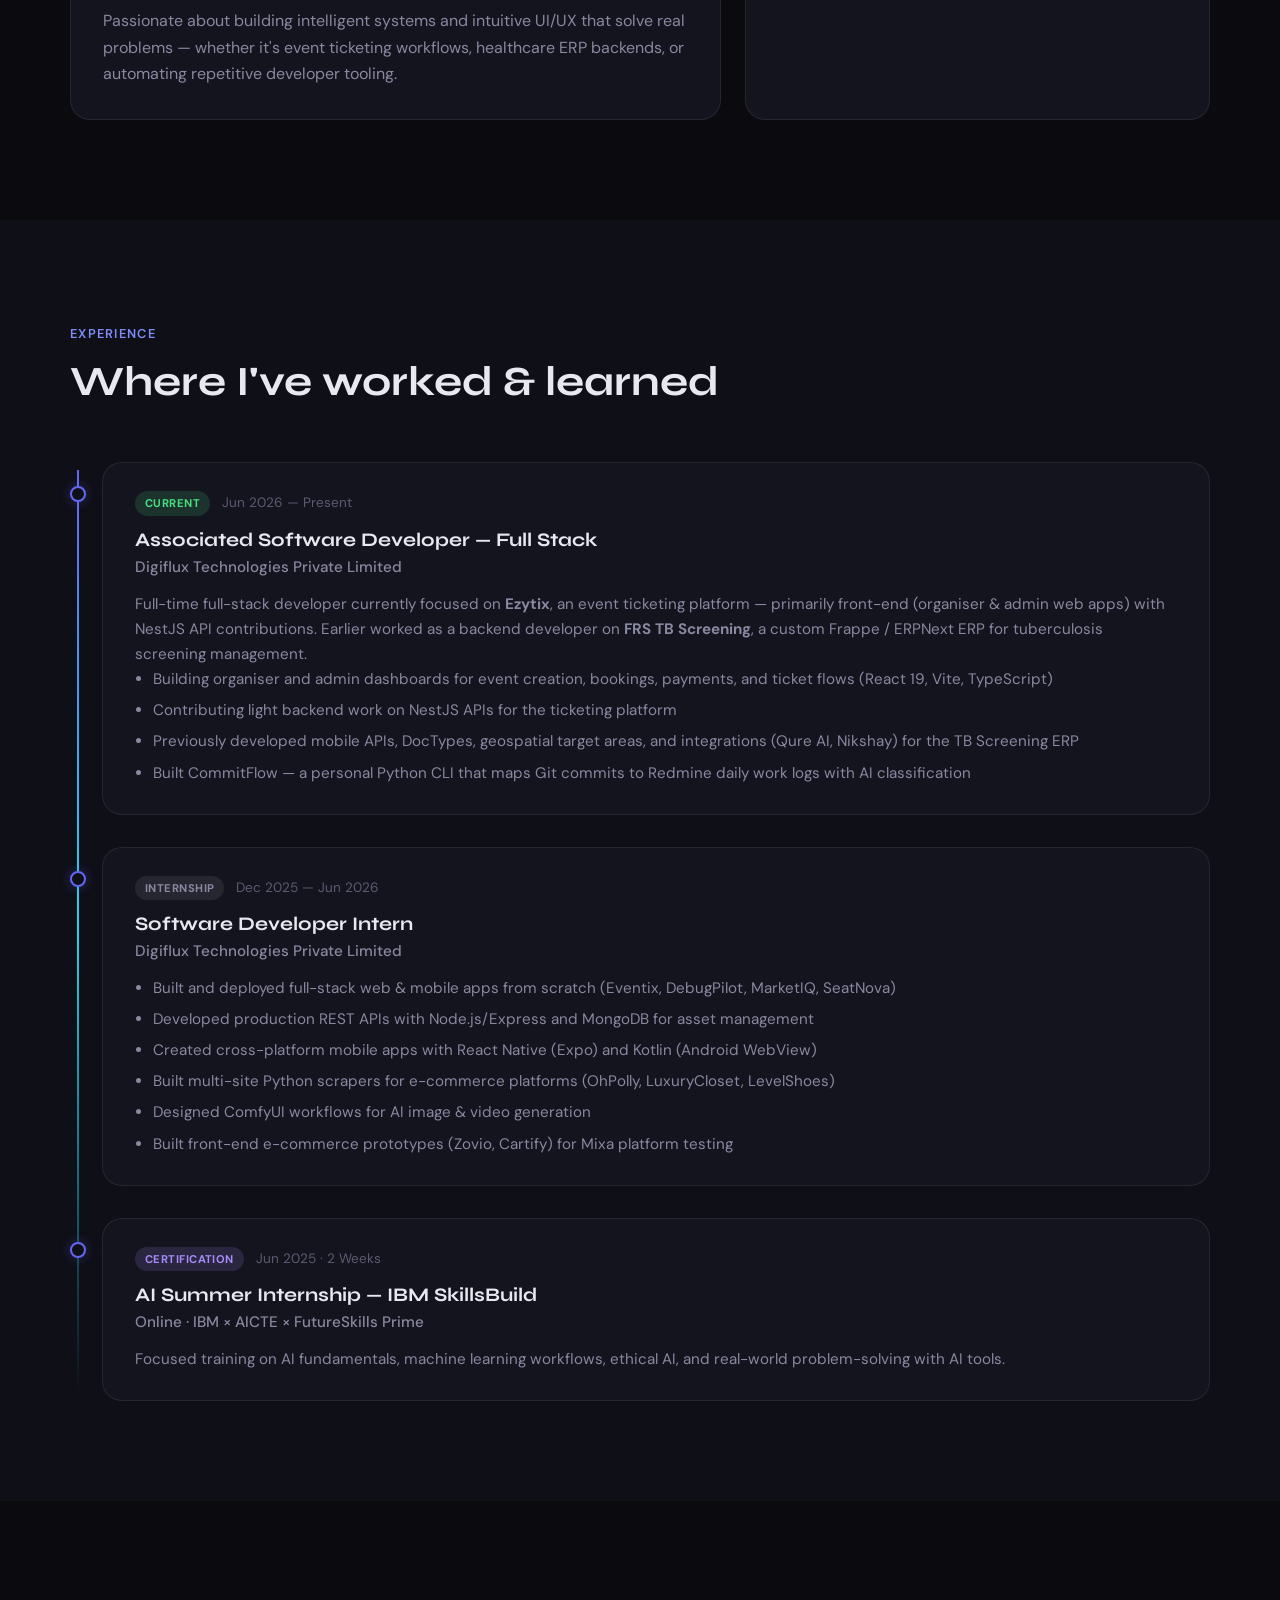
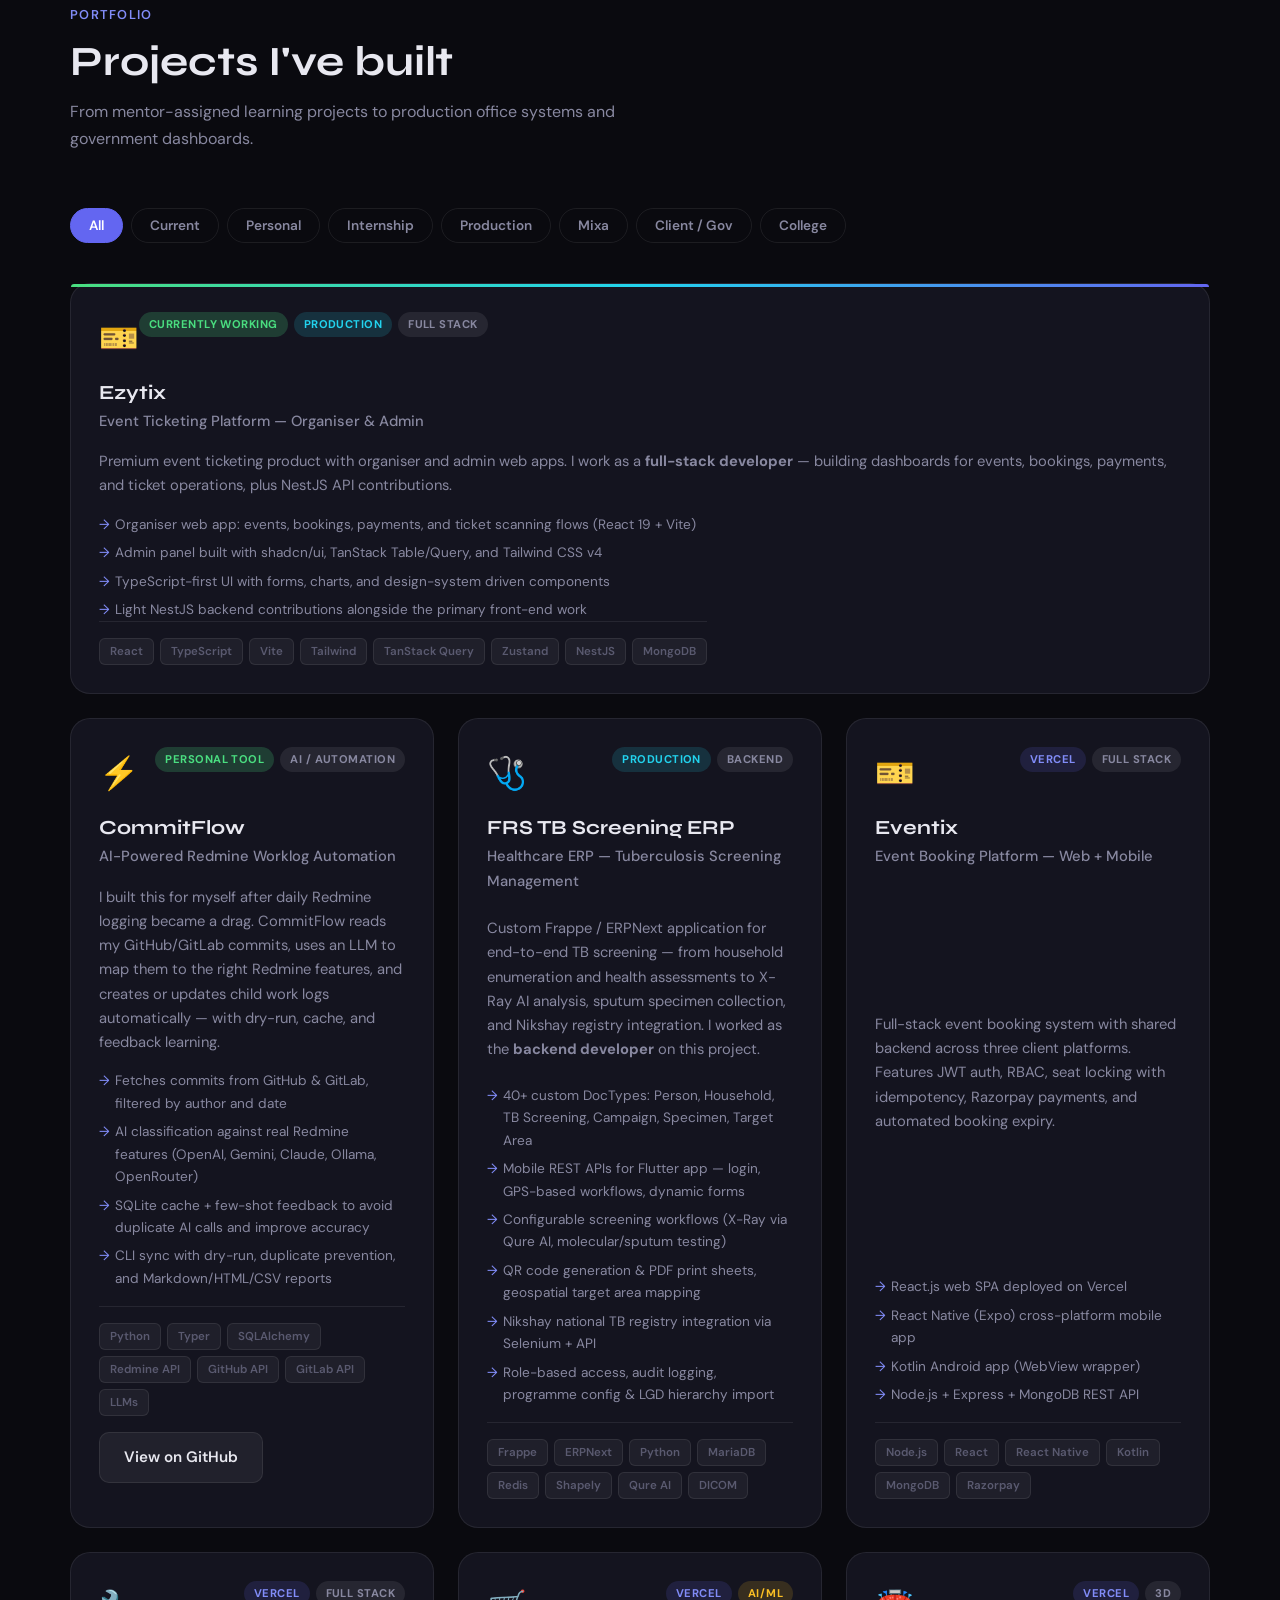
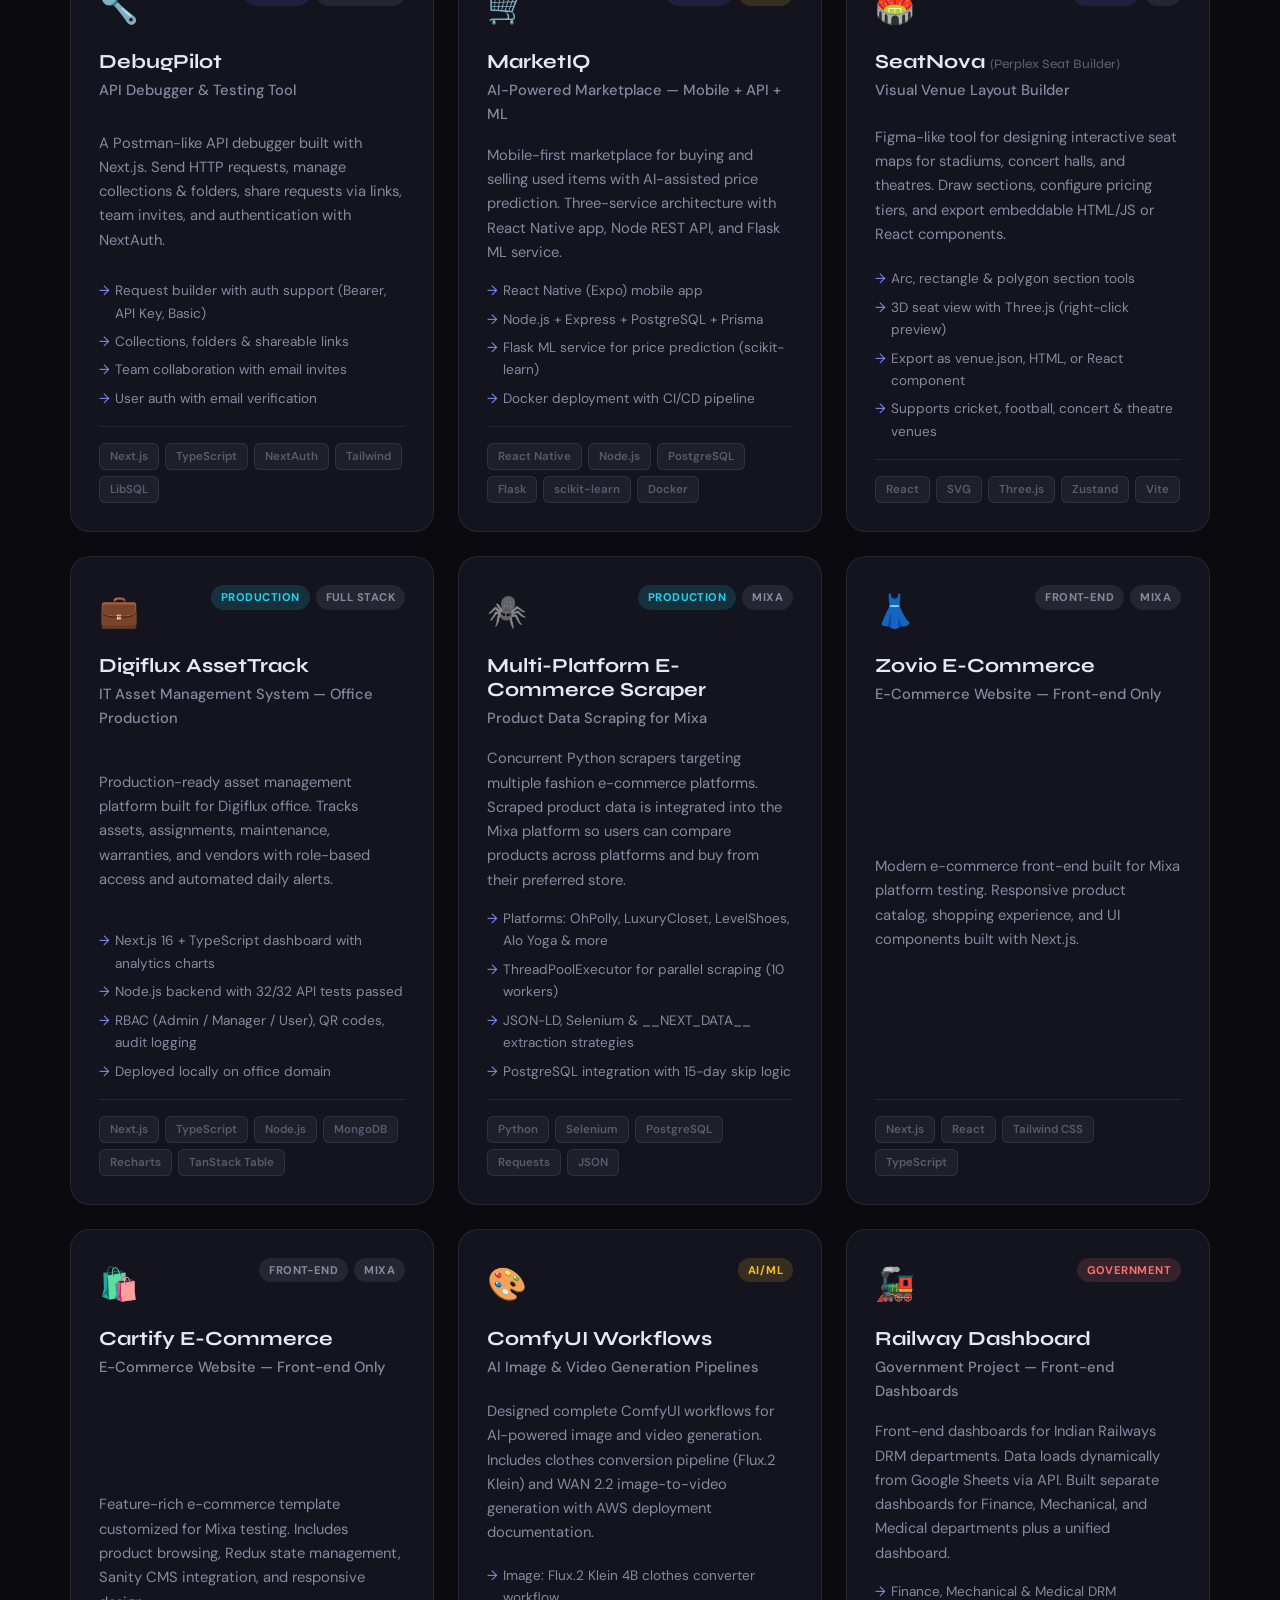
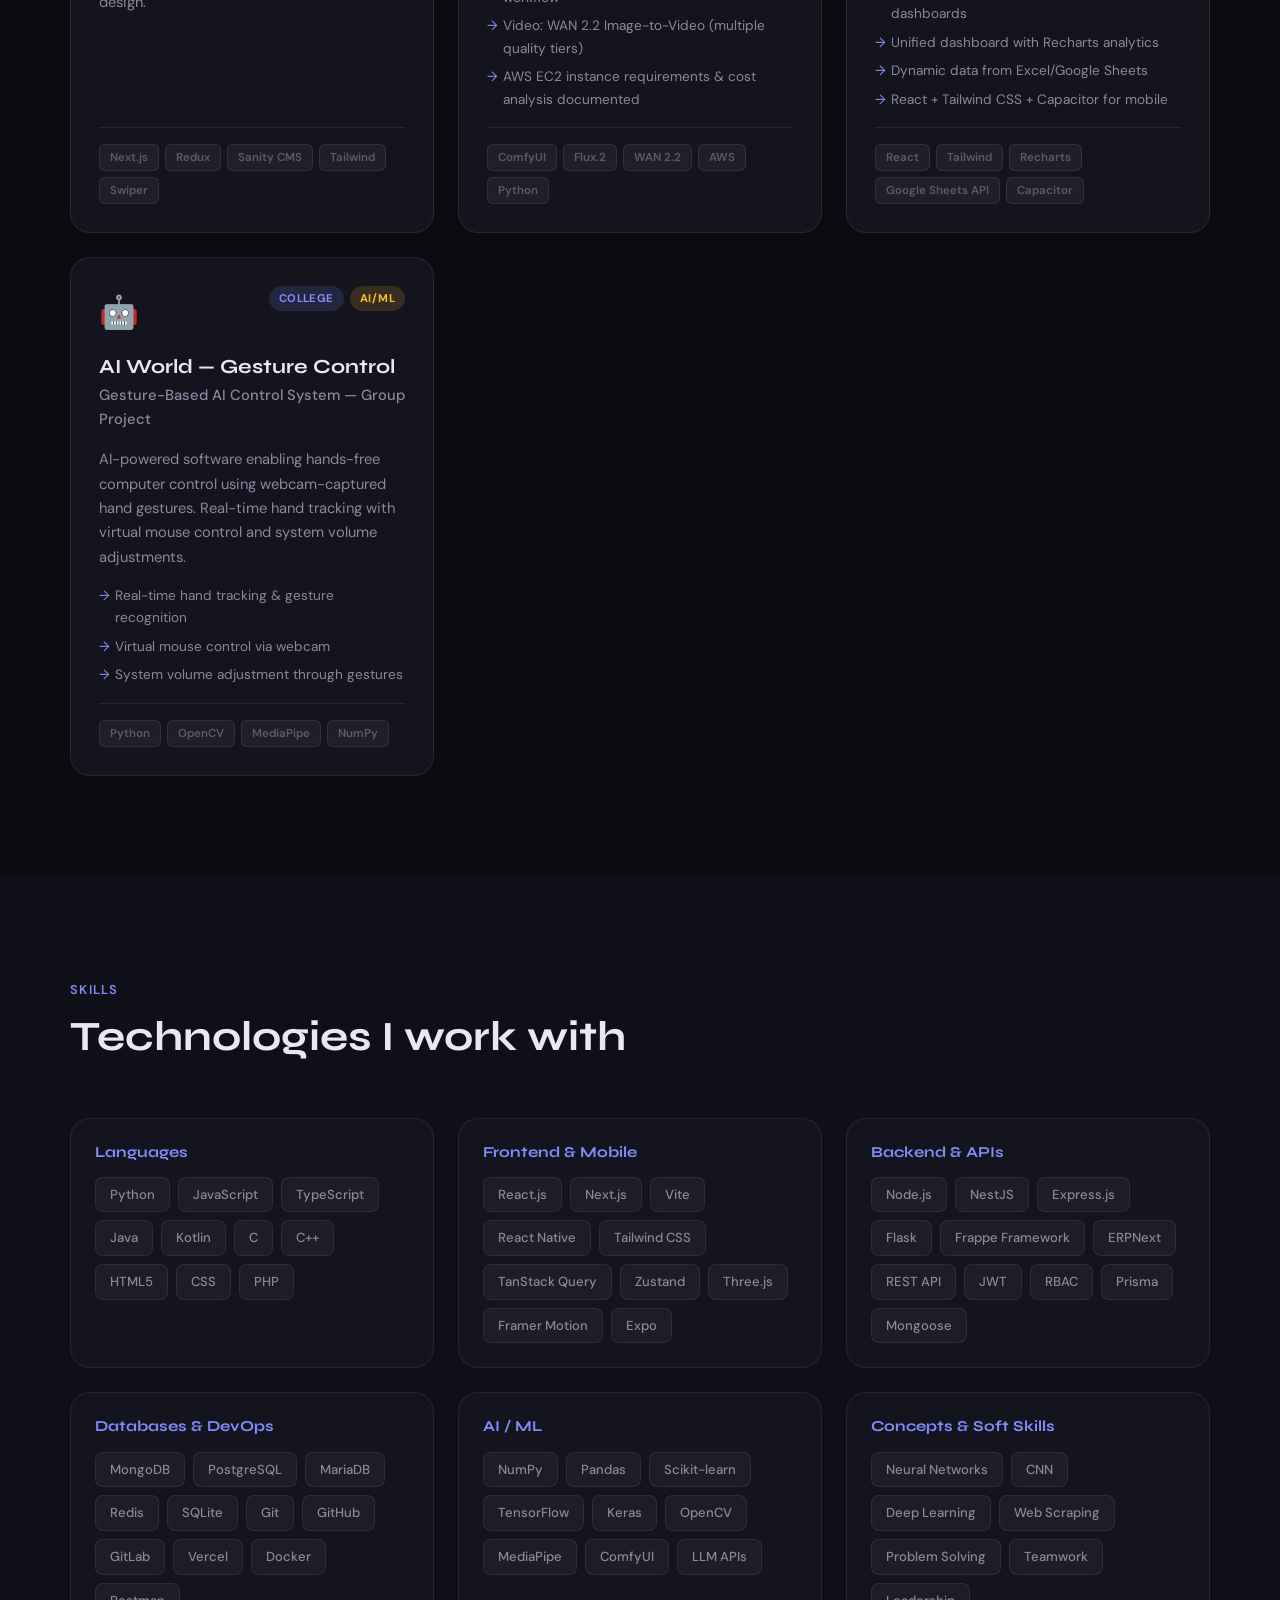
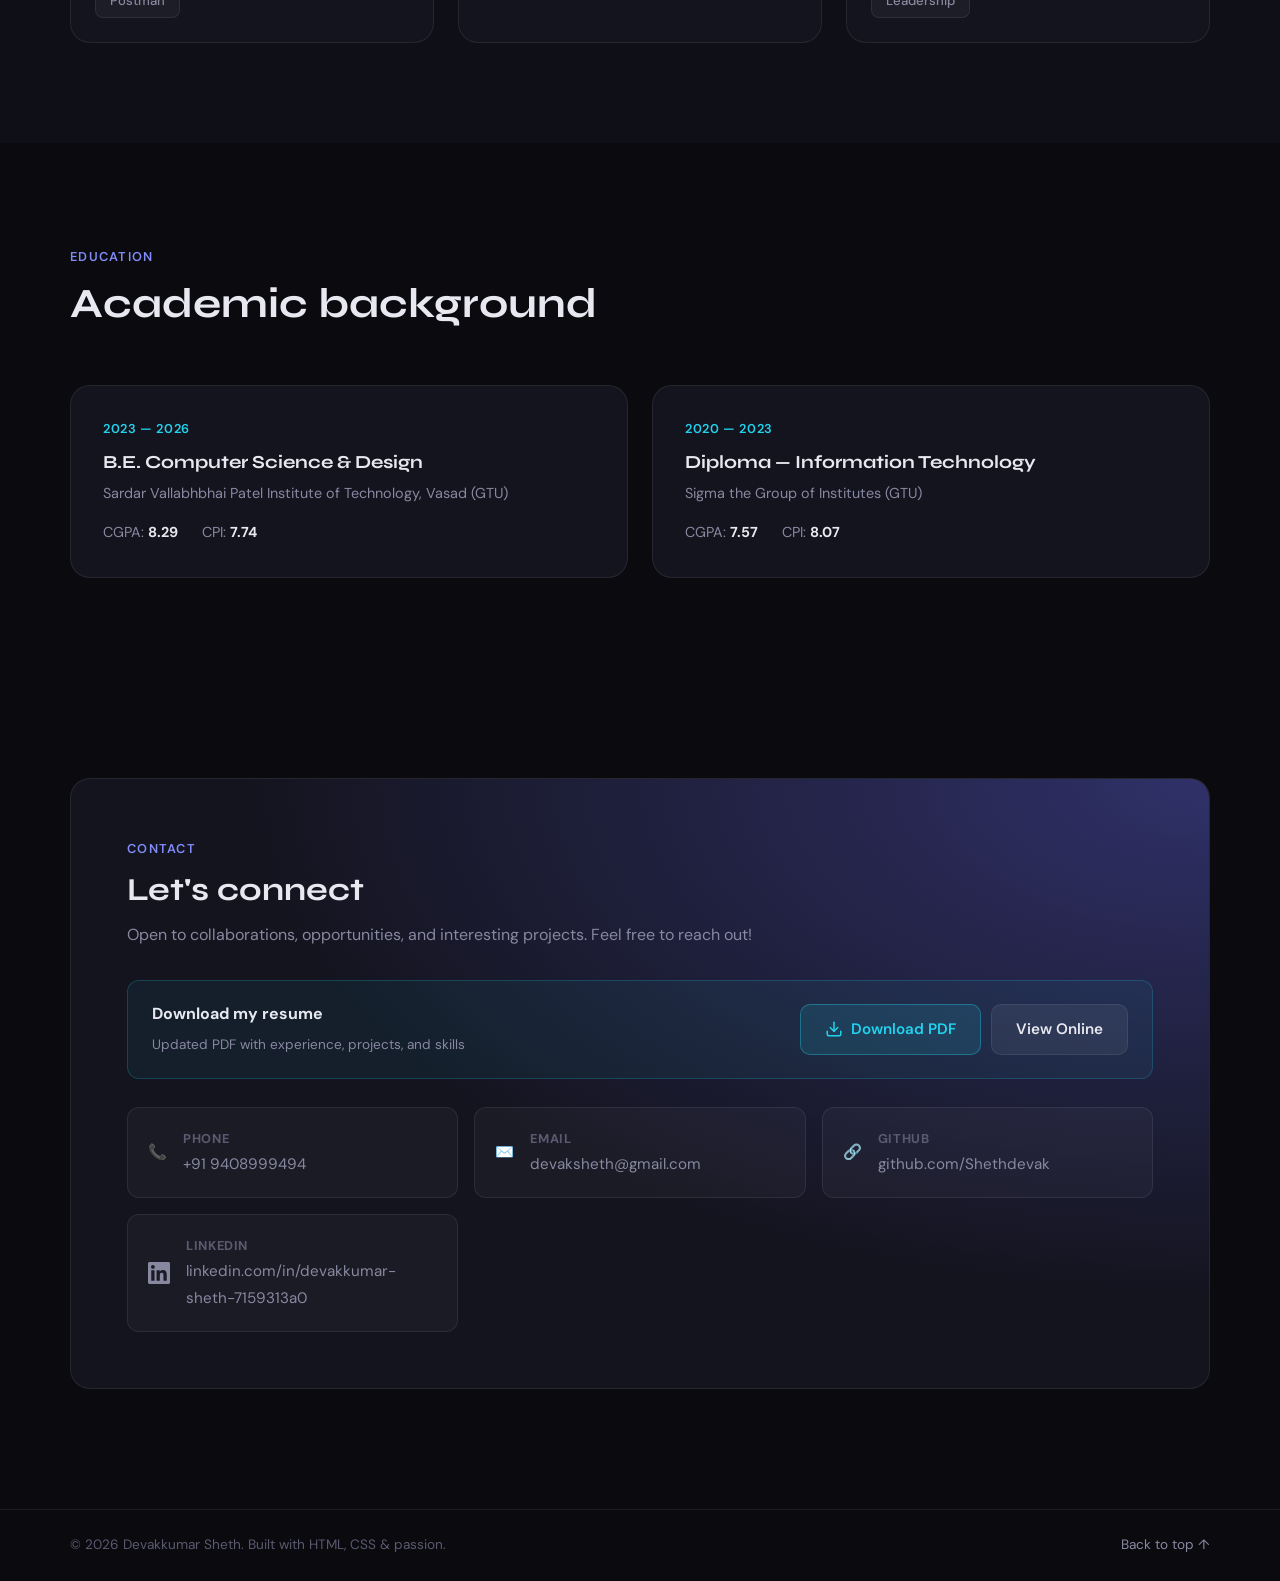
==== commit 595f8b44: "Update contact information across multiple files to reflect new email address" ====
--- a/index.html
+++ b/index.html
@@ -56,7 +56,7 @@
         "image": "https://devakkumar.netlify.app/apple-touch-icon.png",
         "jobTitle": "Associated Software Developer",
         "description": "Associated Software Developer at Digiflux Technologies. Front-end and backend developer building event ticketing platforms, Frappe/ERPNext ERP systems, and full-stack web & mobile applications.",
-        "email": "mailto:223csd11@svitvasad.ac.in",
+        "email": "mailto:devaksheth@gmail.com",
         "telephone": "+91-9408999494",
         "address": {
           "@type": "PostalAddress",
@@ -779,11 +779,11 @@
                   <span>+91 9408999494</span>
                 </div>
               </a>
-              <a href="mailto:223csd11@svitvasad.ac.in" class="contact-link">
+              <a href="mailto:devaksheth@gmail.com" class="contact-link">
                 <span class="contact-link__icon">✉️</span>
                 <div>
                   <strong>Email</strong>
-                  <span>223csd11@svitvasad.ac.in</span>
+                  <span>devaksheth@gmail.com</span>
                 </div>
               </a>
               <a href="https://github.com/Shethdevak" target="_blank" rel="noopener" class="contact-link">
